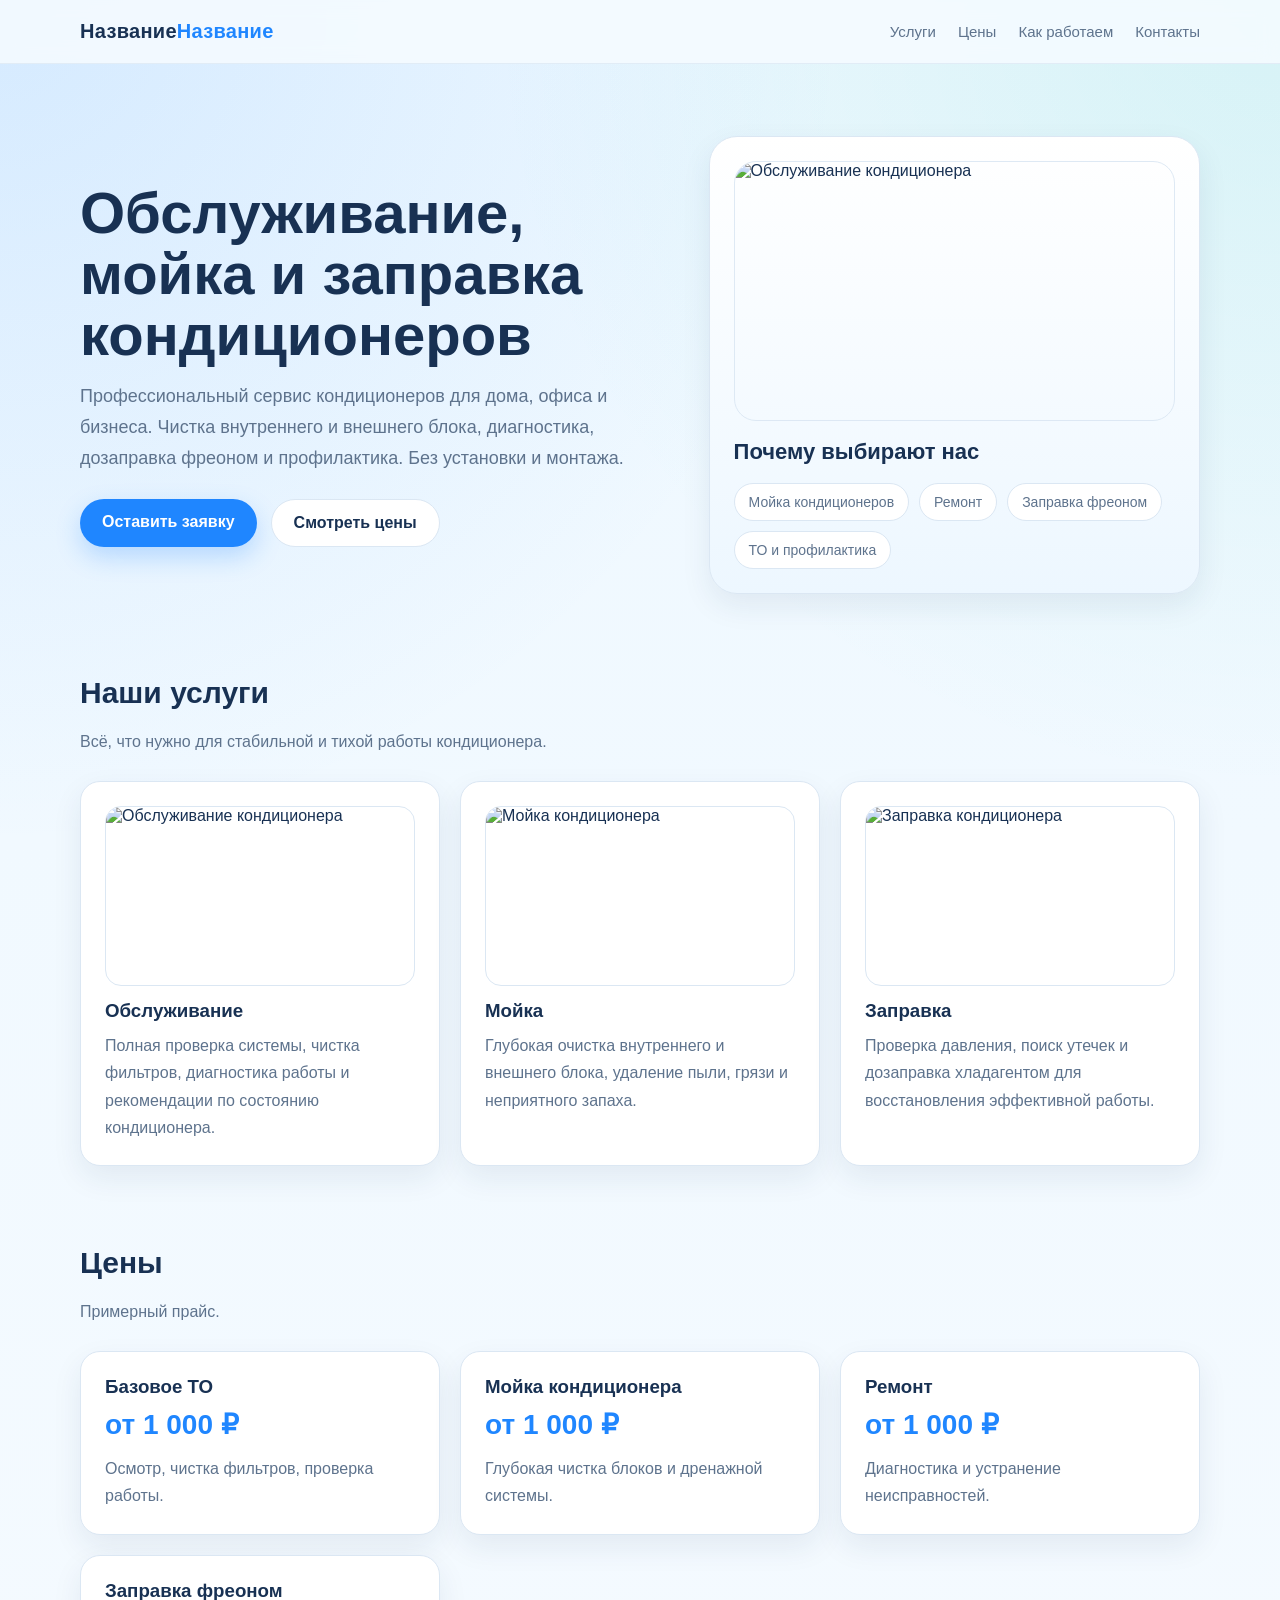
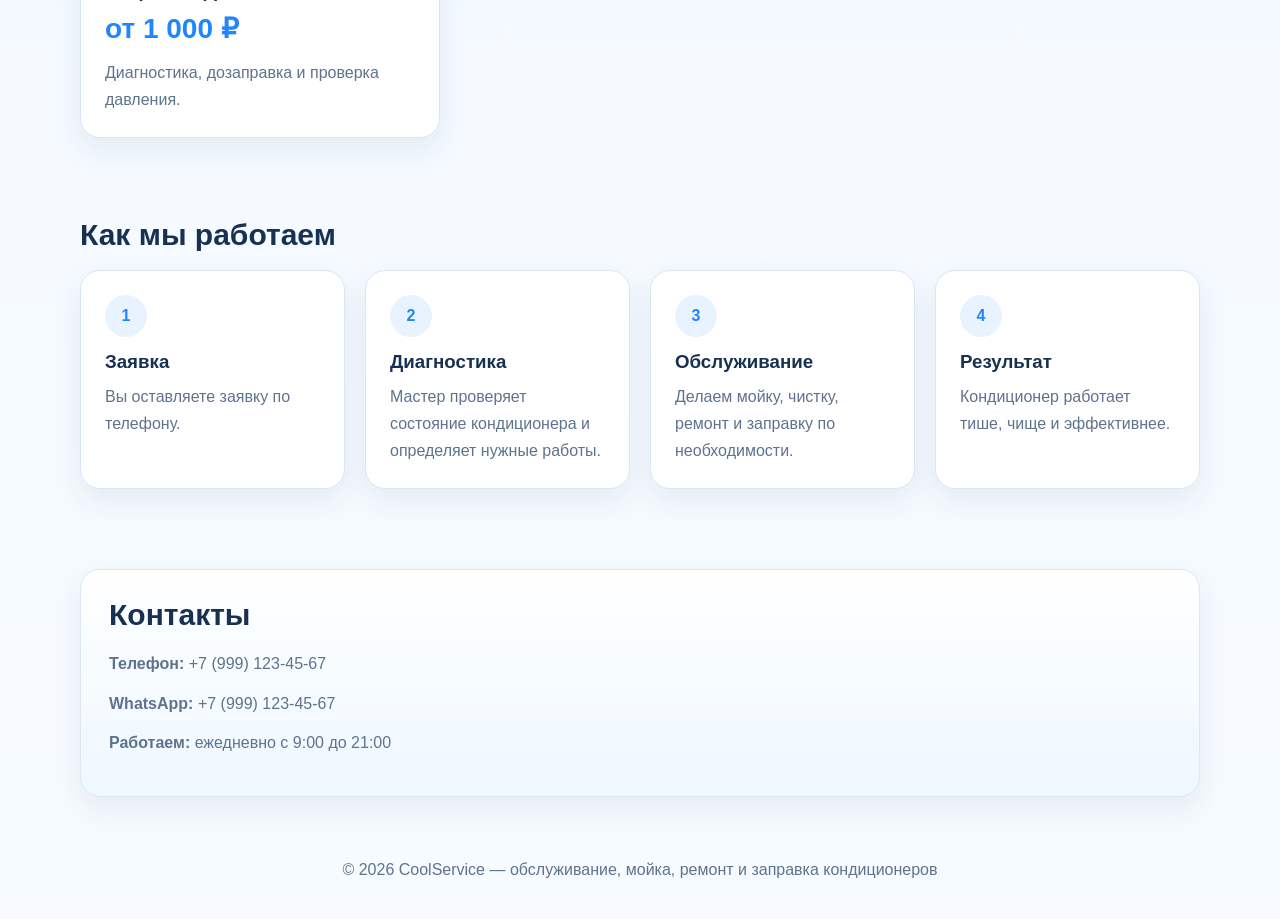
==== docs/index.html @ 5e54c521 "рассположение файлов" ====
<!DOCTYPE html>
<html lang="ru">
<head>
  <meta charset="UTF-8" />
  <meta name="viewport" content="width=device-width, initial-scale=1.0" />
  <title>Обслуживание кондиционеров</title>
  <link rel="stylesheet" href="style.css" />
</head>
<body>
  <header>
    <div class="container nav">
      <div class="logo">Название<span>Название</span></div>
      <nav class="menu">
        <a href="#services">Услуги</a>
        <a href="#prices">Цены</a>
        <a href="#process">Как работаем</a>
        <a href="#contact">Контакты</a>
      </nav>
    </div>
  </header>

  <main>
    <section class="hero">
      <div class="container hero-wrap">
        <div>
          <h1>Обслуживание, мойка и заправка кондиционеров</h1>
          <p>
            Профессиональный сервис кондиционеров для дома, офиса и бизнеса.
            Чистка внутреннего и внешнего блока, диагностика, дозаправка фреоном и профилактика.
            Без установки и монтажа.
          </p>
          <div class="buttons">
            <a class="btn btn-primary" href="#contact">Оставить заявку</a>
            <a class="btn btn-secondary" href="#prices">Смотреть цены</a>
          </div>
        </div>

        <div class="hero-card">
          <div class="hero-image">
            <img src="images/hero.jpg" alt="Обслуживание кондиционера">
          </div>
          <h3>Почему выбирают нас</h3>
          <div class="badge-row">
            <span class="badge">Мойка кондиционеров</span>
            <span class="badge">Ремонт</span>
            <span class="badge">Заправка фреоном</span>
            <span class="badge">ТО и профилактика</span>
          </div>
        </div>
      </div>
    </section>

    <section id="services">
      <div class="container">
        <h2 class="section-title">Наши услуги</h2>
        <p class="section-subtitle">Всё, что нужно для стабильной и тихой работы кондиционера.</p>
        <div class="grid services">
          <div class="card">
            <div class="service-image">
              <img src="images/service-1.jpg" alt="Обслуживание кондиционера">
            </div>
            <h3>Обслуживание</h3>
            <p>Полная проверка системы, чистка фильтров, диагностика работы и рекомендации по состоянию кондиционера.</p>
          </div>

          <div class="card">
            <div class="service-image">
              <img src="images/service-2.jpg" alt="Мойка кондиционера">
            </div>
            <h3>Мойка</h3>
            <p>Глубокая очистка внутреннего и внешнего блока, удаление пыли, грязи и неприятного запаха.</p>
          </div>

          <div class="card">
            <div class="service-image">
              <img src="images/service-3.jpg" alt="Заправка кондиционера">
            </div>
            <h3>Заправка</h3>
            <p>Проверка давления, поиск утечек и дозаправка хладагентом для восстановления эффективной работы.</p>
          </div>
        </div>
      </div>
    </section>

    <section id="prices">
      <div class="container">
        <h2 class="section-title">Цены</h2>
        <p class="section-subtitle">Примерный прайс.</p>
        <div class="grid price-list">
          <div class="card">
            <h3>Базовое ТО</h3>
            <div class="price">от 1 000 ₽</div>
            <p>Осмотр, чистка фильтров, проверка работы.</p>
          </div>
          <div class="card">
            <h3>Мойка кондиционера</h3>
            <div class="price">от 1 000 ₽</div>
            <p>Глубокая чистка блоков и дренажной системы.</p>
          </div>
          <div class="card">
            <h3>Ремонт</h3>
            <div class="price">от 1 000 ₽</div>
            <p>Диагностика и устранение неисправностей.</p>
          </div>
          <div class="card">
            <h3>Заправка фреоном</h3>
            <div class="price">от 1 000 ₽</div>
            <p>Диагностика, дозаправка и проверка давления.</p>
          </div>
        </div>
      </div>
    </section>

    <section id="process">
      <div class="container">
        <h2 class="section-title">Как мы работаем</h2>
        <div class="grid steps">
          <div class="card">
            <div class="step-num">1</div>
            <h3>Заявка</h3>
            <p>Вы оставляете заявку по телефону.</p>
          </div>
          <div class="card">
            <div class="step-num">2</div>
            <h3>Диагностика</h3>
            <p>Мастер проверяет состояние кондиционера и определяет нужные работы.</p>
          </div>
          <div class="card">
            <div class="step-num">3</div>
            <h3>Обслуживание</h3>
            <p>Делаем мойку, чистку, ремонт и заправку по необходимости.</p>
          </div>
          <div class="card">
            <div class="step-num">4</div>
            <h3>Результат</h3>
            <p>Кондиционер работает тише, чище и эффективнее.</p>
          </div>
        </div>
      </div>
    </section>

    <section id="contact">
      <div class="container contact">
        <div class="contact-box contact-info">
          <h2 class="section-title">Контакты</h2>
          <p><strong>Телефон:</strong> +7 (999) 123-45-67</p>
          <p><strong>WhatsApp:</strong> +7 (999) 123-45-67</p>
          <p><strong>Работаем:</strong> ежедневно с 9:00 до 21:00</p>
        </div>
      </div>
    </section>
  </main>

  <footer>
    © 2026 CoolService — обслуживание, мойка, ремонт и заправка кондиционеров
  </footer>
</body>
</html>
---- docs/style.css ----
:root {
  --bg: #f5fbff;
  --card: #ffffff;
  --text: #183153;
  --muted: #5e738d;
  --primary: #1f86ff;
  --primary-dark: #1566c7;
  --border: #dbe7f3;
  --shadow: 0 12px 30px rgba(24, 49, 83, 0.08);
  --radius: 20px;
}

* { box-sizing: border-box; }
html { scroll-behavior: smooth; }

body {
  margin: 0;
  font-family: Arial, sans-serif;
  color: var(--text);
  background:
    radial-gradient(circle at top left, rgba(31, 134, 255, 0.12), transparent 30%),
    radial-gradient(circle at top right, rgba(0, 194, 168, 0.10), transparent 28%),
    linear-gradient(180deg, #eef8ff 0%, #f7fbff 100%);
}

a {
  text-decoration: none;
  color: inherit;
}

.container {
  width: min(1120px, calc(100% - 32px));
  margin: 0 auto;
}

header {
  padding: 20px 0;
  position: sticky;
  top: 0;
  background: rgba(245, 251, 255, 0.88);
  backdrop-filter: blur(10px);
  z-index: 10;
  border-bottom: 1px solid rgba(219, 231, 243, 0.7);
}

.nav {
  display: flex;
  justify-content: space-between;
  align-items: center;
  gap: 16px;
}

.logo {
  font-weight: 800;
  font-size: 20px;
  letter-spacing: 0.3px;
}

.logo span { color: var(--primary); }

.menu {
  display: flex;
  gap: 22px;
  flex-wrap: wrap;
  color: var(--muted);
  font-size: 15px;
}

.menu a:hover {
  color: var(--primary);
}

.hero {
  padding: 72px 0 42px;
}

.hero-wrap {
  display: grid;
  grid-template-columns: 1.1fr 0.9fr;
  gap: 28px;
  align-items: center;
}

.hero h1 {
  font-size: clamp(34px, 5vw, 58px);
  line-height: 1.05;
  margin: 0 0 16px;
}

.hero p {
  color: var(--muted);
  font-size: 18px;
  line-height: 1.7;
  margin: 0 0 26px;
  max-width: 640px;
}

.buttons {
  display: flex;
  gap: 14px;
  flex-wrap: wrap;
}

.btn {
  display: inline-block;
  padding: 14px 22px;
  border-radius: 999px;
  font-weight: 700;
  transition: 0.2s;
}

.btn-primary {
  background: var(--primary);
  color: white;
  box-shadow: 0 10px 24px rgba(31, 134, 255, 0.25);
}

.btn-primary:hover { background: var(--primary-dark); }

.btn-secondary {
  border: 1px solid var(--border);
  background: white;
}

.btn-secondary:hover {
  border-color: var(--primary);
  color: var(--primary);
}

.hero-card {
  background: linear-gradient(180deg, #ffffff 0%, #edf7ff 100%);
  border: 1px solid var(--border);
  border-radius: 28px;
  padding: 24px;
  box-shadow: var(--shadow);
}

.hero-image {
  width: 100%;
  height: 260px;
  border-radius: 22px;
  overflow: hidden;
  margin-bottom: 18px;
  border: 1px solid rgba(219, 231, 243, 0.9);
}

.hero-image img {
  width: 100%;
  height: 100%;
  object-fit: cover;
  display: block;
}

.hero-card h3 {
  margin: 0 0 10px;
  font-size: 22px;
}

.badge-row {
  display: flex;
  flex-wrap: wrap;
  gap: 10px;
  margin-top: 18px;
}

.badge {
  background: #fff;
  border: 1px solid var(--border);
  padding: 10px 14px;
  border-radius: 999px;
  font-size: 14px;
  color: var(--muted);
}

section {
  padding: 40px 0;
}

.section-title {
  font-size: 30px;
  margin: 0 0 18px;
}

.section-subtitle {
  color: var(--muted);
  margin: 0 0 26px;
  line-height: 1.7;
}

.grid {
  display: grid;
  gap: 20px;
}

.services {
  grid-template-columns: repeat(3, 1fr);
}

.card {
  background: var(--card);
  border: 1px solid var(--border);
  border-radius: var(--radius);
  padding: 24px;
  box-shadow: var(--shadow);
  transition: 0.25s;
}

.card:hover {
  transform: translateY(-4px);
  box-shadow: 0 16px 34px rgba(24, 49, 83, 0.12);
}

.service-image {
  width: 100%;
  height: 180px;
  border-radius: 16px;
  overflow: hidden;
  margin-bottom: 14px;
  border: 1px solid var(--border);
}

.service-image img {
  width: 100%;
  height: 100%;
  object-fit: cover;
  display: block;
}

.card h3 {
  margin-top: 0;
  margin-bottom: 10px;
}

.card p {
  margin: 0;
  color: var(--muted);
  line-height: 1.7;
}

.price-list {
  grid-template-columns: repeat(3, 1fr);
}

.price {
  font-size: 28px;
  font-weight: 800;
  color: var(--primary);
  margin: 10px 0 14px;
}

.steps {
  grid-template-columns: repeat(4, 1fr);
}

.step-num {
  width: 42px;
  height: 42px;
  display: grid;
  place-items: center;
  border-radius: 50%;
  background: #e8f3ff;
  color: var(--primary);
  font-weight: 800;
  margin-bottom: 14px;
}

.contact {
  display: grid;
  grid-template-columns: 1fr;
  gap: 20px;
}

.contact-box {
  background: linear-gradient(180deg, #ffffff 0%, #eef8ff 100%);
  border: 1px solid var(--border);
  border-radius: var(--radius);
  padding: 28px;
  box-shadow: var(--shadow);
}

.contact-info p {
  margin: 0 0 12px;
  color: var(--muted);
  line-height: 1.7;
}

footer {
  padding: 24px 0 40px;
  color: var(--muted);
  text-align: center;
}

@media (max-width: 900px) {
  .hero-wrap,
  .services,
  .price-list,
  .steps,
  .contact {
    grid-template-columns: 1fr;
  }

  .menu {
    display: none;
  }

  .hero-image {
    height: 220px;
  }
}
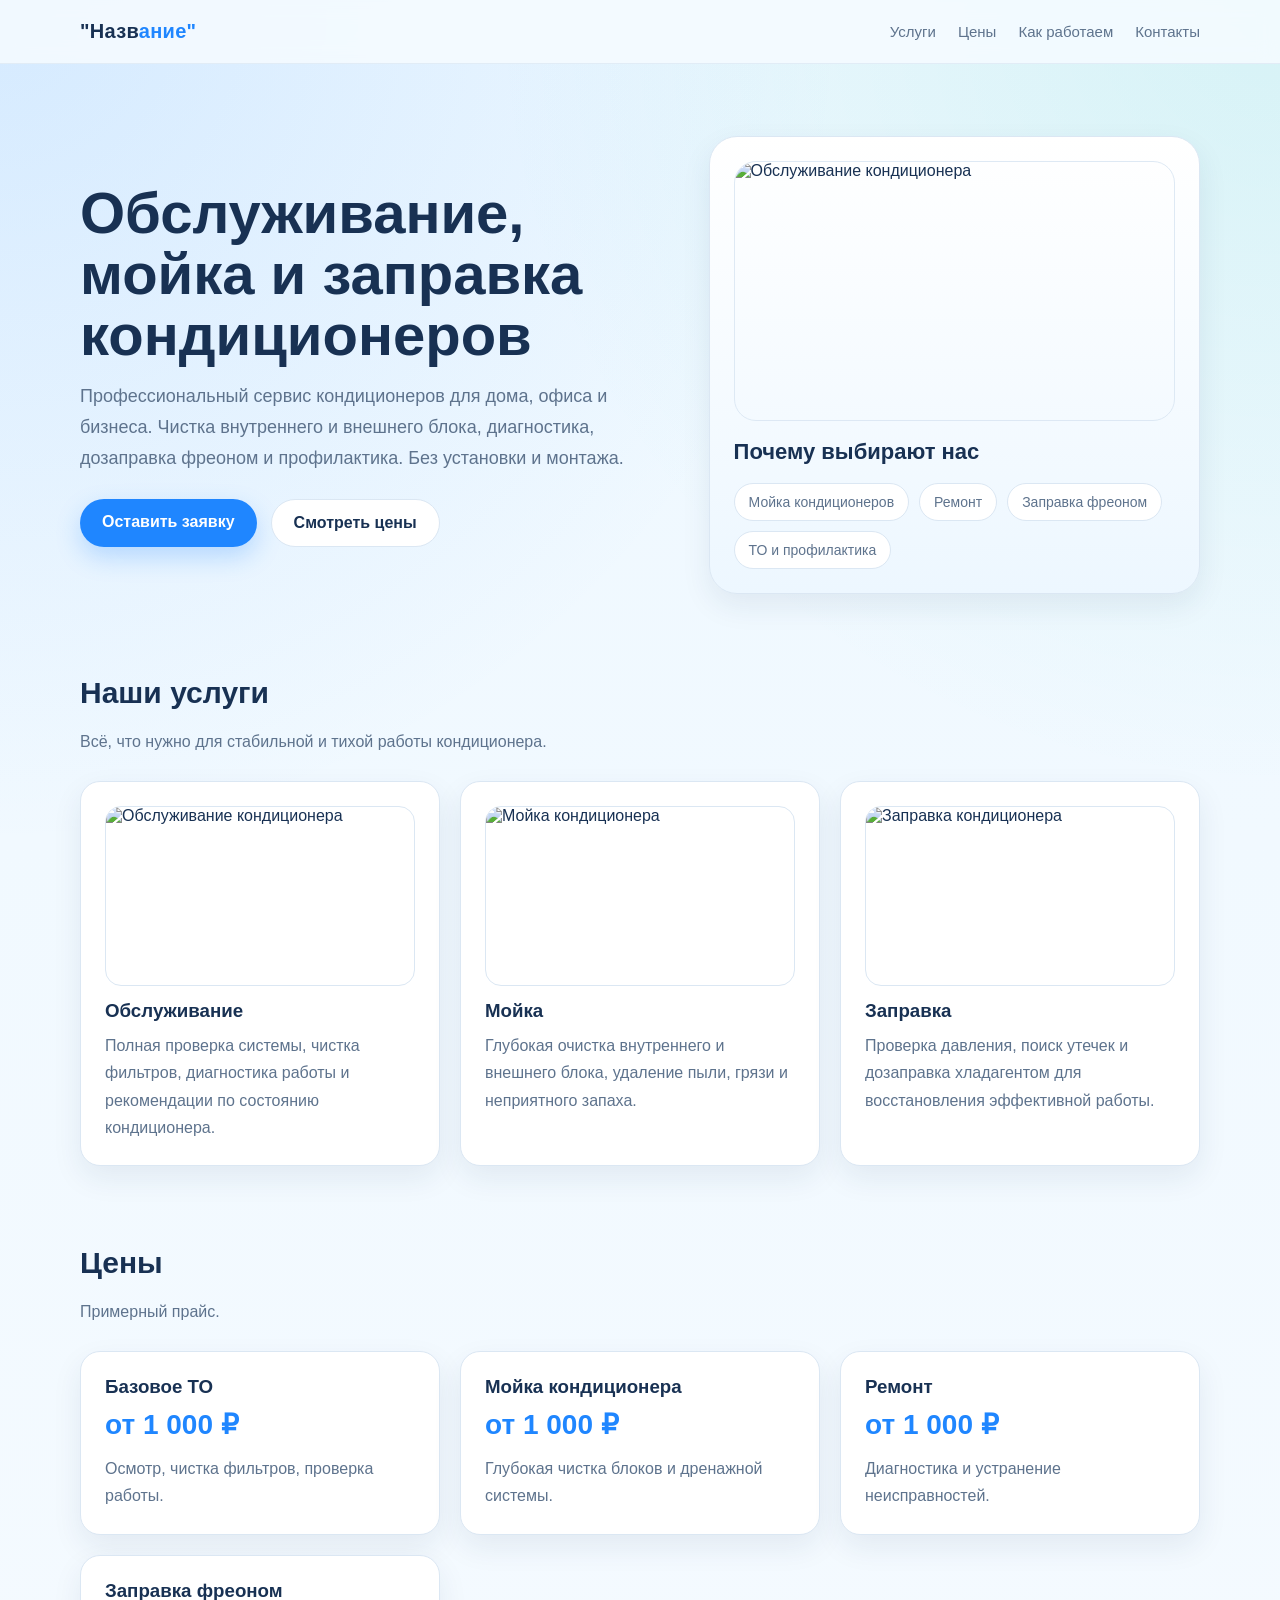
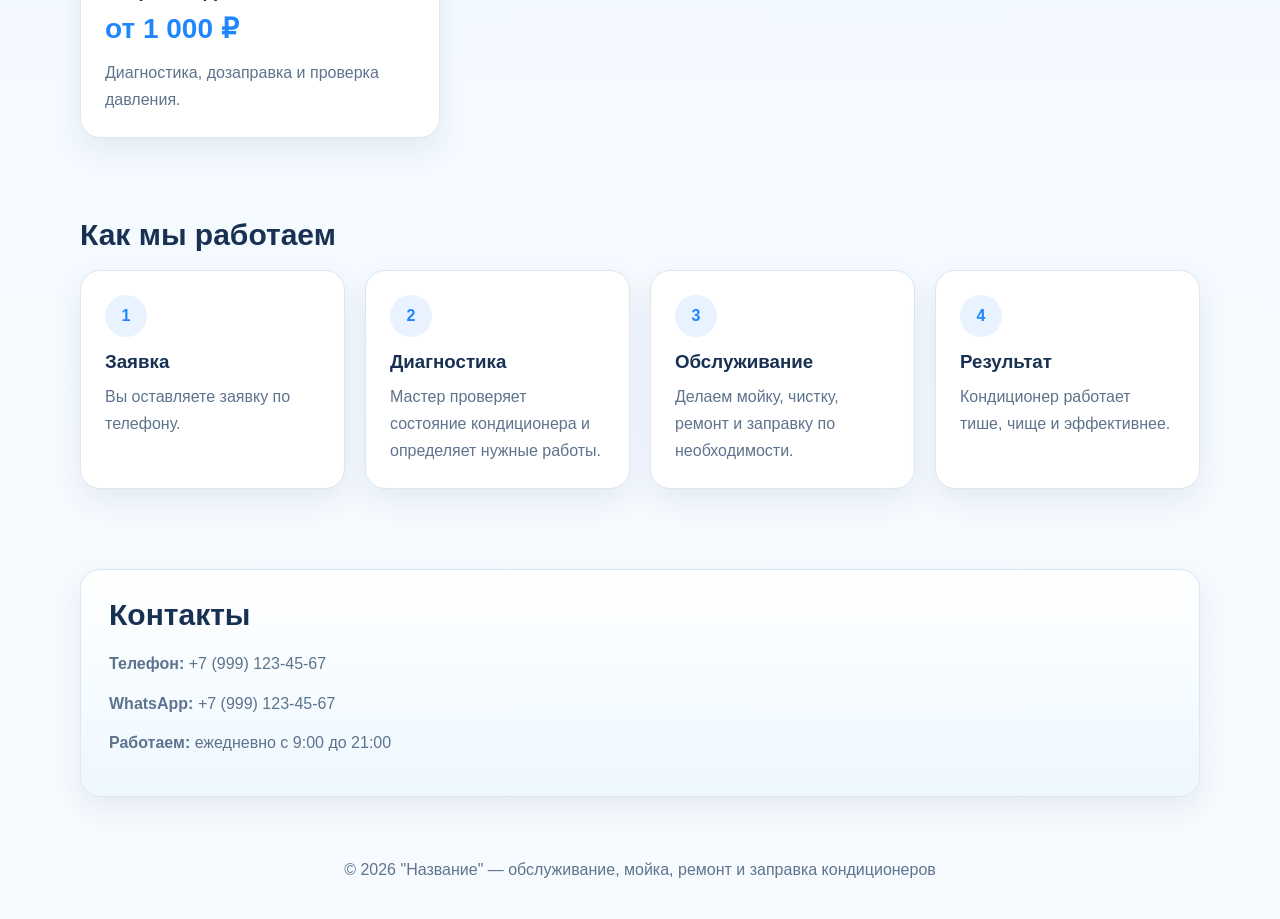
==== commit 21fd330a: "название" ====
--- a/docs/index.html
+++ b/docs/index.html
@@ -9,7 +9,7 @@
 <body>
   <header>
     <div class="container nav">
-      <div class="logo">Название<span>Название</span></div>
+      <div class="logo">"Назв<span>ание"</span></div>
       <nav class="menu">
         <a href="#services">Услуги</a>
         <a href="#prices">Цены</a>
@@ -152,7 +152,7 @@
   </main>
 
   <footer>
-    © 2026 CoolService — обслуживание, мойка, ремонт и заправка кондиционеров
+    © 2026 "Название" — обслуживание, мойка, ремонт и заправка кондиционеров
   </footer>
 </body>
 </html>
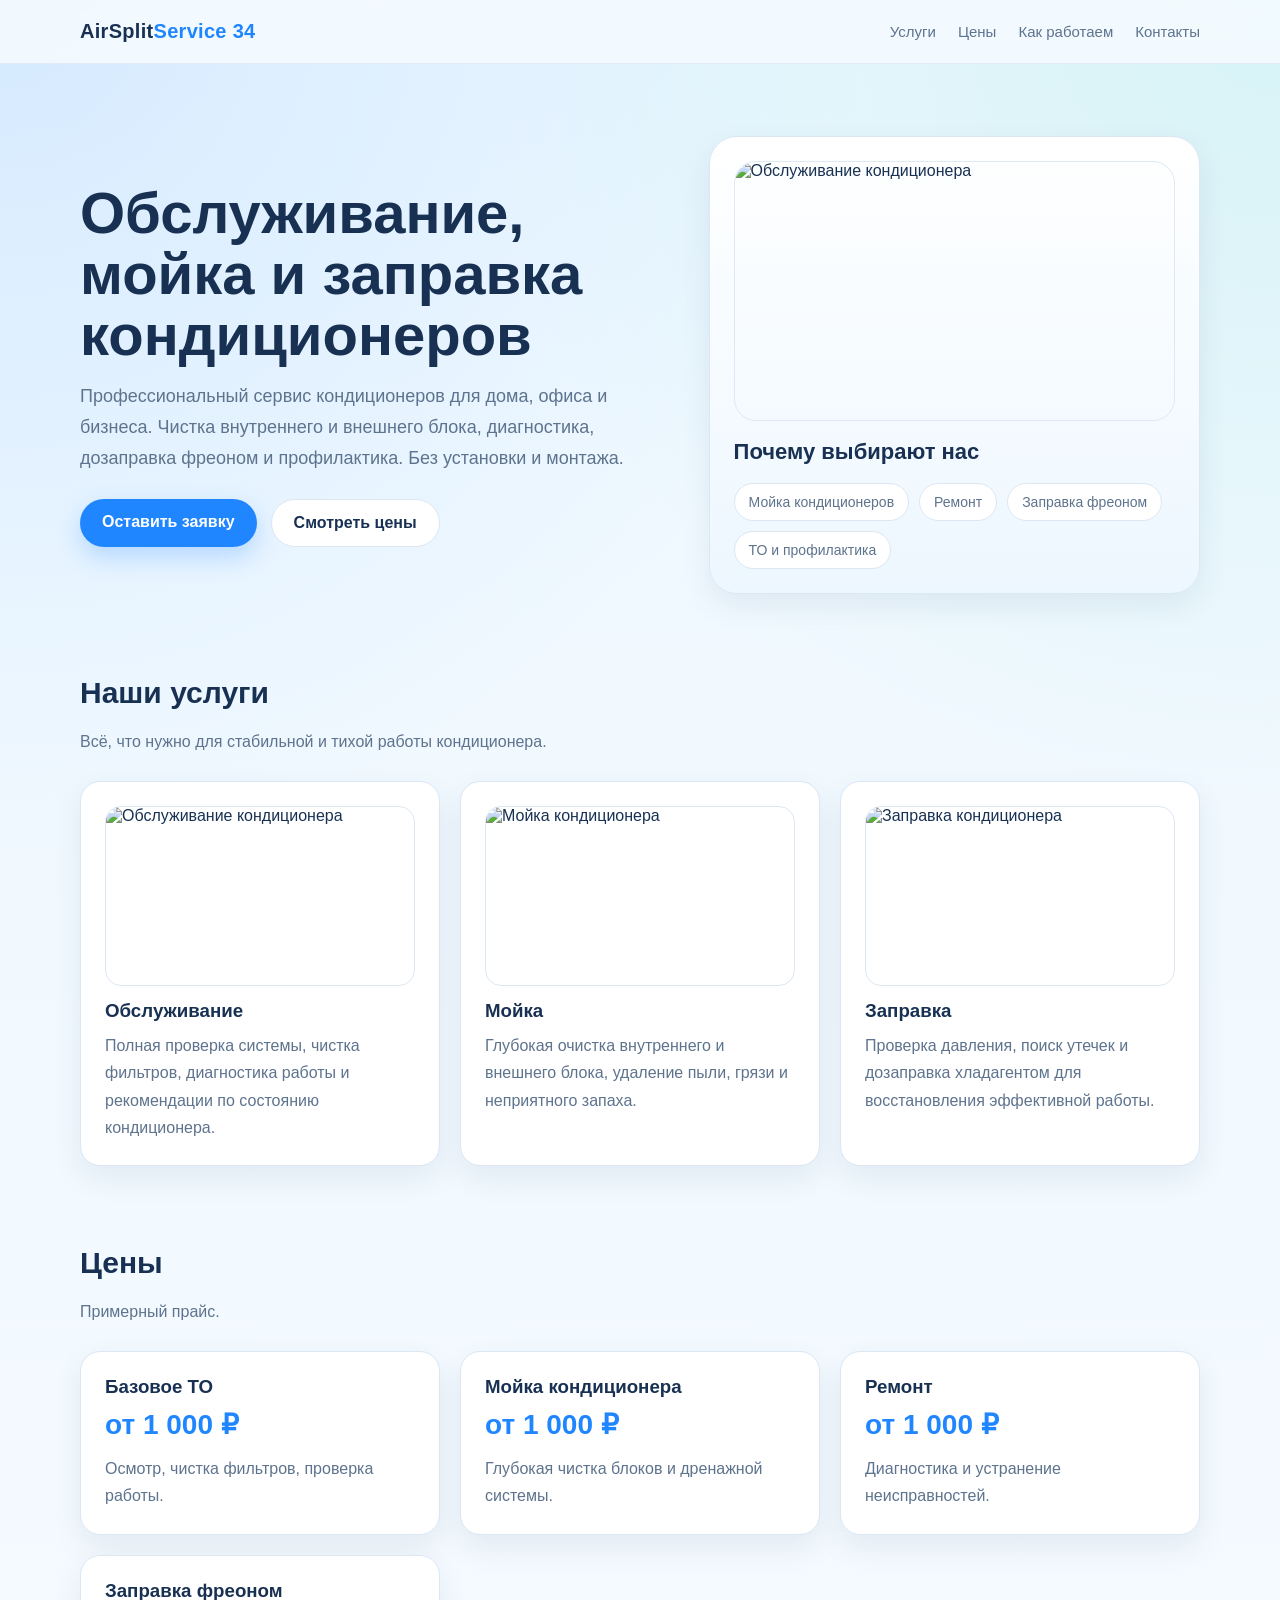
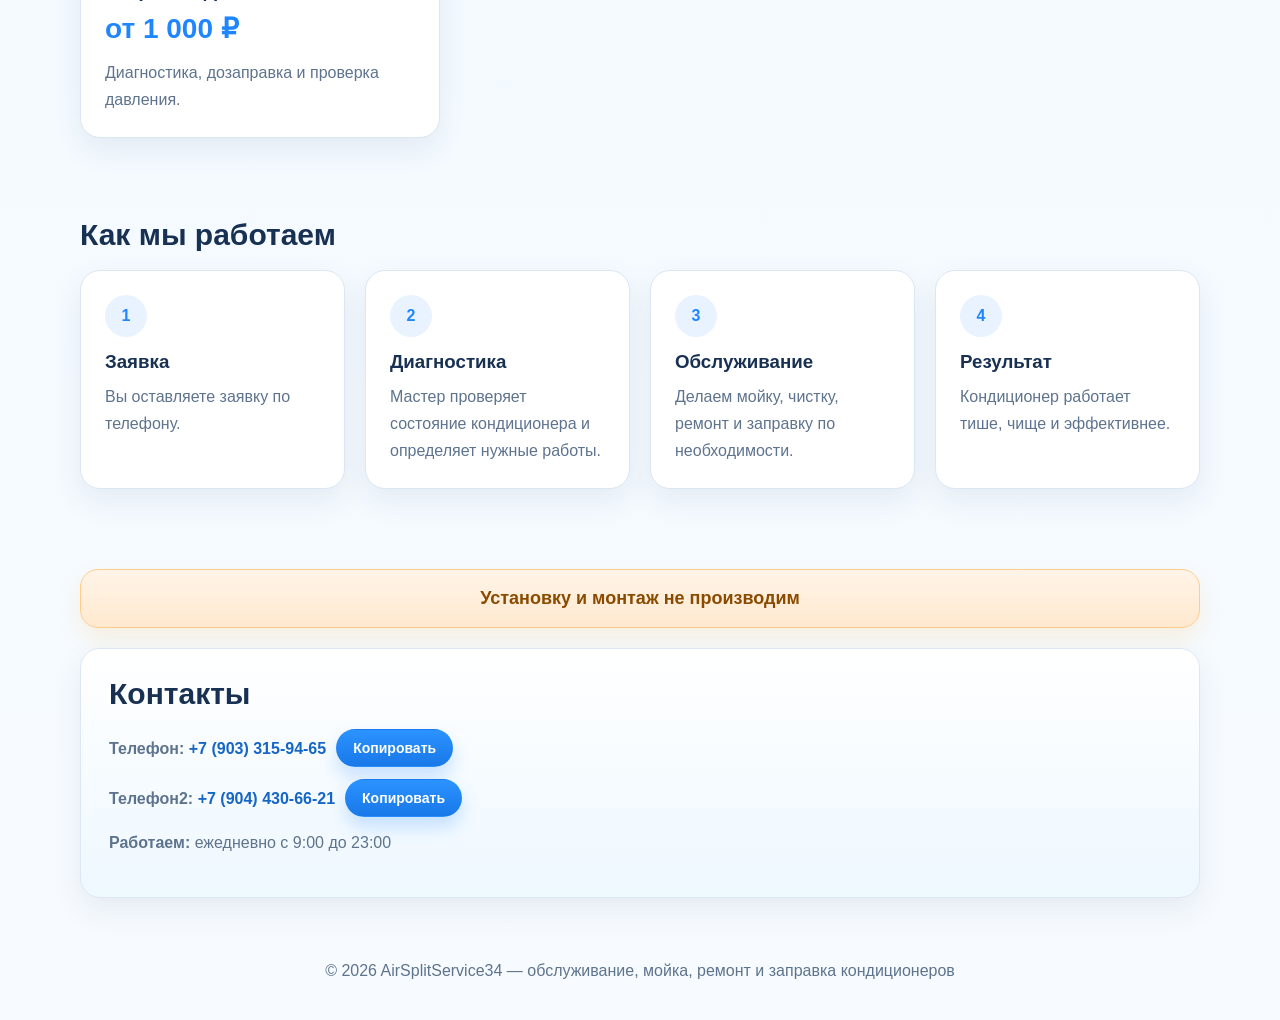
==== commit 89d7b764: "добавил кнопки для копирования номера, название и надпись над контактами" ====
--- a/docs/index.html
+++ b/docs/index.html
@@ -9,7 +9,7 @@
 <body>
   <header>
     <div class="container nav">
-      <div class="logo">"Назв<span>ание"</span></div>
+      <div class="logo">AirSplit<span>Service 34</span></div>
       <nav class="menu">
         <a href="#services">Услуги</a>
         <a href="#prices">Цены</a>
@@ -141,18 +141,50 @@
 
     <section id="contact">
       <div class="container contact">
+        <div class="notice-box">
+          Установку и монтаж не производим
+        </div>
+
         <div class="contact-box contact-info">
           <h2 class="section-title">Контакты</h2>
-          <p><strong>Телефон:</strong> +7 (999) 123-45-67</p>
-          <p><strong>WhatsApp:</strong> +7 (999) 123-45-67</p>
-          <p><strong>Работаем:</strong> ежедневно с 9:00 до 21:00</p>
+
+          <div class="copy-wrap">
+            <p><strong>Телефон:</strong> <a href="tel:+79033159465">+7 (903) 315-94-65</a></p>
+            <button class="copy-btn" data-copy="+79033159465">Копировать</button>
+          </div>
+
+          <div class="copy-wrap">
+            <p><strong>Телефон2:</strong> <a href="tel:+79044306621">+7 (904) 430-66-21</a></p>
+            <button class="copy-btn" data-copy="+79044306621">Копировать</button>
+          </div>
+
+          <p><strong>Работаем:</strong> ежедневно с 9:00 до 23:00</p>
         </div>
       </div>
     </section>
   </main>
 
   <footer>
-    © 2026 "Название" — обслуживание, мойка, ремонт и заправка кондиционеров
+    © 2026 AirSplitService34 — обслуживание, мойка, ремонт и заправка кондиционеров
   </footer>
+
+  <script>
+    document.querySelectorAll('[data-copy]').forEach((btn) => {
+      btn.addEventListener('click', async () => {
+        const text = btn.dataset.copy;
+
+        try {
+          await navigator.clipboard.writeText(text);
+          const oldText = btn.textContent;
+          btn.textContent = 'Скопировано';
+          setTimeout(() => {
+            btn.textContent = oldText;
+          }, 1200);
+        } catch (err) {
+          alert('Не удалось скопировать');
+        }
+      });
+    });
+  </script>
 </body>
 </html>
--- a/docs/style.css
+++ b/docs/style.css
@@ -270,6 +270,18 @@
   gap: 20px;
 }
 
+.notice-box {
+  background: linear-gradient(180deg, #fff4e8 0%, #ffe9cf 100%);
+  border: 1px solid #ffcc8a;
+  color: #8a4b00;
+  border-radius: 18px;
+  padding: 18px 22px;
+  font-size: 18px;
+  font-weight: 800;
+  text-align: center;
+  box-shadow: 0 12px 24px rgba(255, 153, 0, 0.12);
+}
+
 .contact-box {
   background: linear-gradient(180deg, #ffffff 0%, #eef8ff 100%);
   border: 1px solid var(--border);
@@ -282,6 +294,47 @@
   margin: 0 0 12px;
   color: var(--muted);
   line-height: 1.7;
+}
+
+.copy-wrap {
+  display: flex;
+  align-items: center;
+  gap: 10px;
+  flex-wrap: wrap;
+  margin: 0 0 12px;
+}
+
+.copy-wrap p {
+  margin: 0;
+}
+
+.copy-wrap a {
+  color: var(--primary-dark);
+  font-weight: 700;
+}
+
+.copy-btn {
+  appearance: none;
+  border: 1px solid rgba(31, 134, 255, 0.18);
+  background: linear-gradient(180deg, #2b93ff 0%, #1978e8 100%);
+  color: #fff;
+  padding: 10px 16px;
+  border-radius: 999px;
+  font-size: 14px;
+  font-weight: 700;
+  cursor: pointer;
+  box-shadow: 0 10px 18px rgba(31, 134, 255, 0.22);
+  transition: transform 0.2s ease, box-shadow 0.2s ease, background 0.2s ease;
+}
+
+.copy-btn:hover {
+  transform: translateY(-1px);
+  box-shadow: 0 14px 22px rgba(31, 134, 255, 0.28);
+  background: linear-gradient(180deg, #339bff 0%, #156dd4 100%);
+}
+
+.copy-btn:active {
+  transform: translateY(0);
 }
 
 footer {
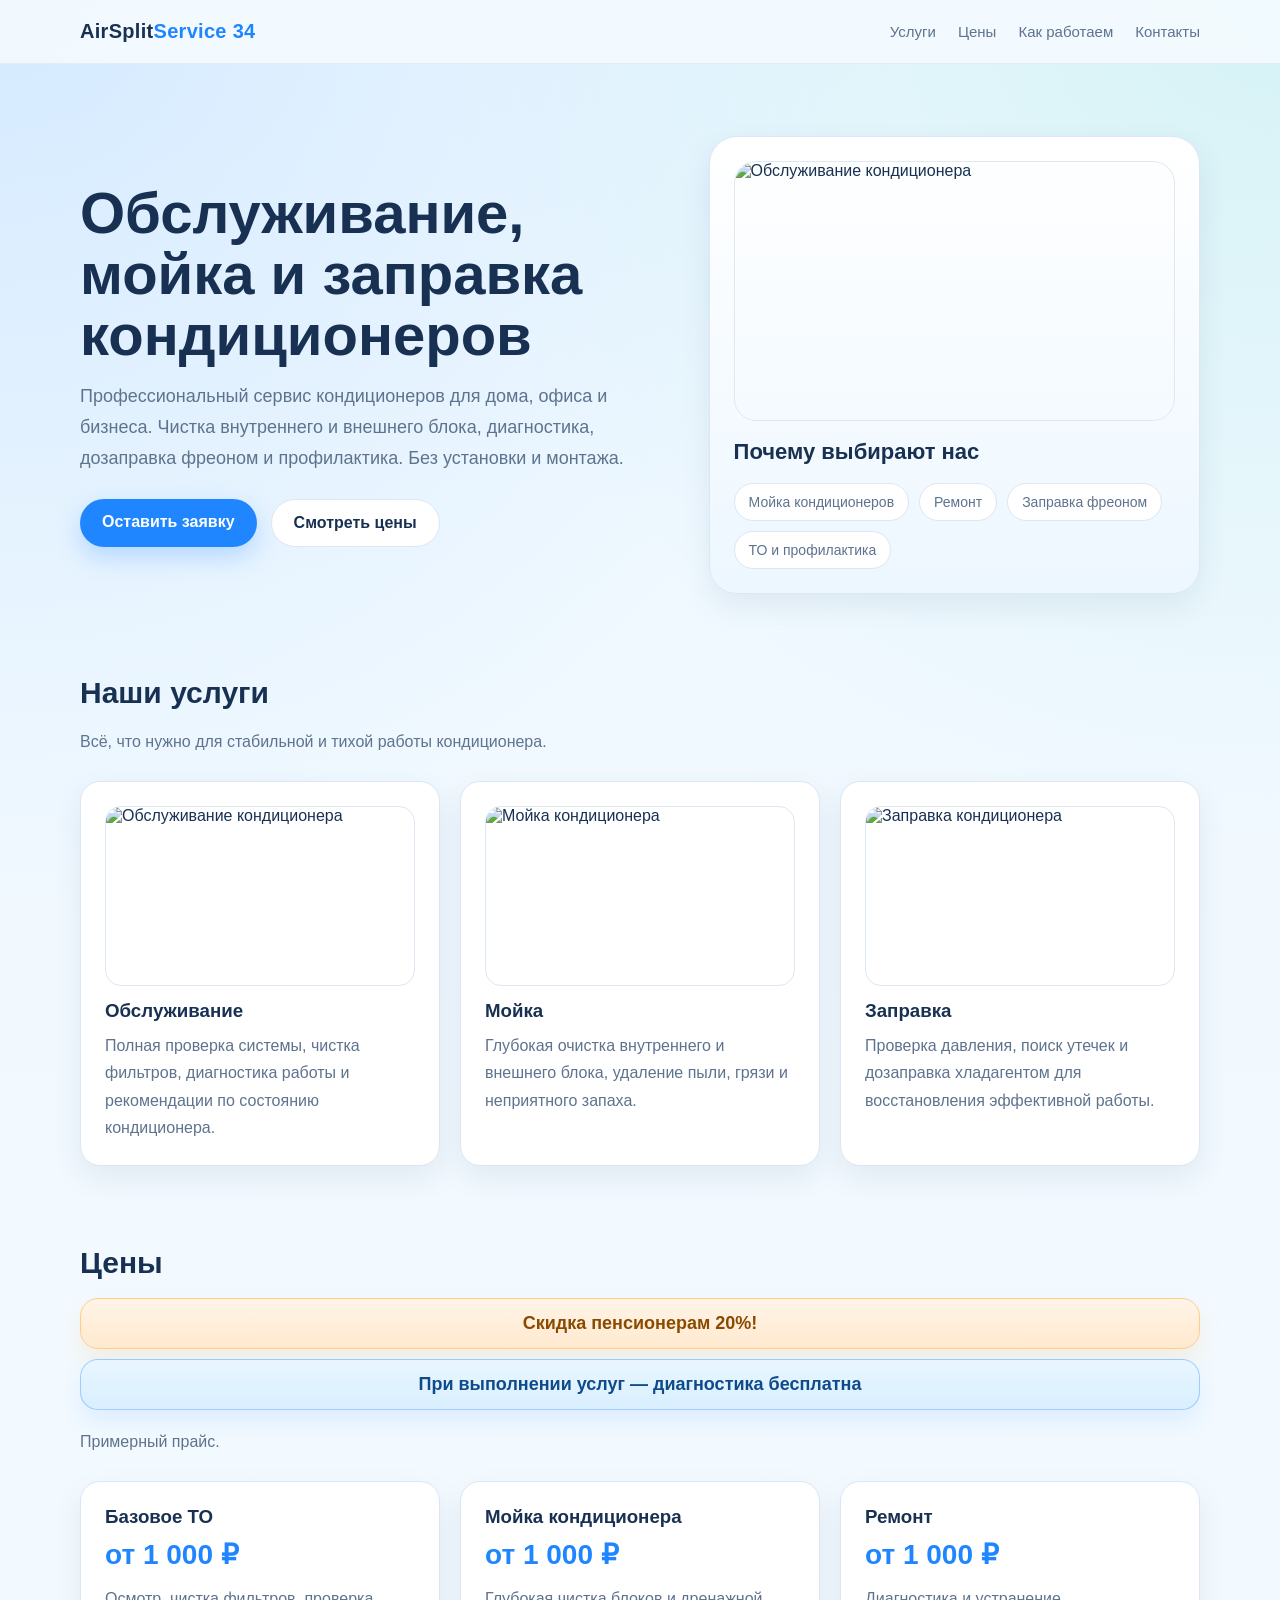
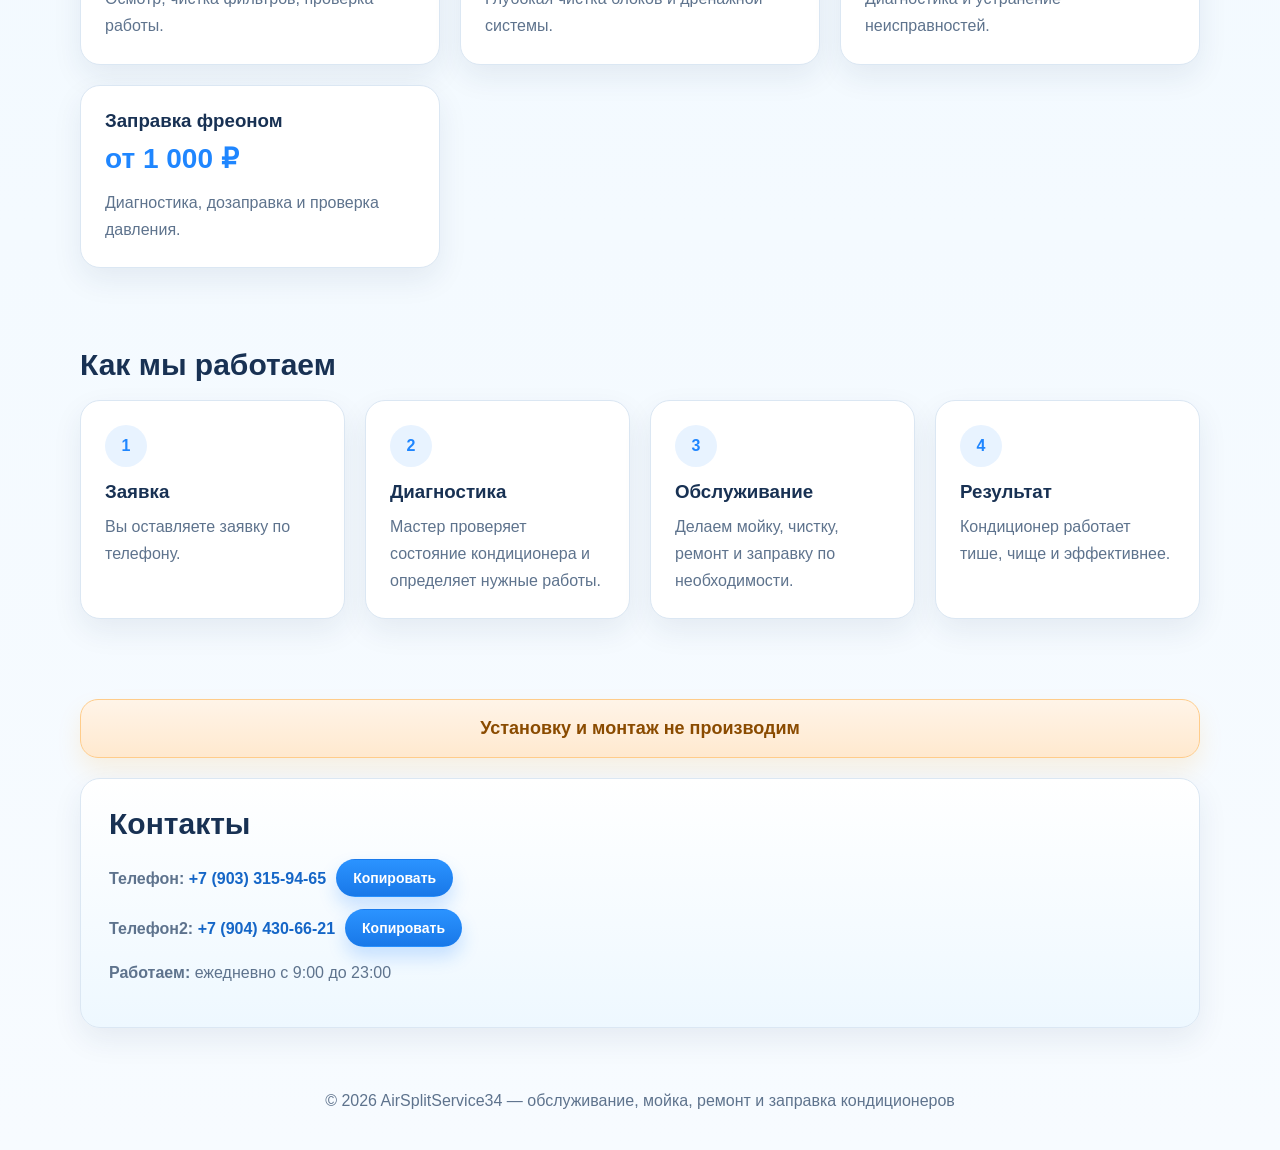
==== commit daa02ab8: "добавил баннера над прайсом" ====
--- a/docs/index.html
+++ b/docs/index.html
@@ -85,7 +85,12 @@
     <section id="prices">
       <div class="container">
         <h2 class="section-title">Цены</h2>
+
+        <div class="discount-banner">Скидка пенсионерам 20%!</div>
+        <div class="diagnostic-banner">При выполнении услуг — диагностика бесплатна</div>
+
         <p class="section-subtitle">Примерный прайс.</p>
+
         <div class="grid price-list">
           <div class="card">
             <h3>Базовое ТО</h3>
--- a/docs/style.css
+++ b/docs/style.css
@@ -174,6 +174,7 @@
 
 section {
   padding: 40px 0;
+  scroll-margin-top: 100px;
 }
 
 .section-title {
@@ -185,6 +186,32 @@
   color: var(--muted);
   margin: 0 0 26px;
   line-height: 1.7;
+}
+
+.discount-banner {
+  background: linear-gradient(180deg, #fff4e8 0%, #ffe9cf 100%);
+  border: 1px solid #ffcc8a;
+  color: #8a4b00;
+  border-radius: 18px;
+  padding: 14px 18px;
+  font-size: 18px;
+  font-weight: 800;
+  text-align: center;
+  box-shadow: 0 12px 24px rgba(255, 153, 0, 0.12);
+  margin: 0 0 10px;
+}
+
+.diagnostic-banner {
+  background: linear-gradient(180deg, #e9f6ff 0%, #d9efff 100%);
+  border: 1px solid rgba(31, 134, 255, 0.35);
+  color: #0f4a8a;
+  border-radius: 18px;
+  padding: 14px 18px;
+  font-size: 18px;
+  font-weight: 800;
+  text-align: center;
+  box-shadow: 0 12px 24px rgba(31, 134, 255, 0.10);
+  margin: 0 0 18px;
 }
 
 .grid {
@@ -242,7 +269,7 @@
 }
 
 .price {
-  font-size: 28px;
+  font-size: clamp(22px, 4vw, 28px);
   font-weight: 800;
   color: var(--primary);
   margin: 10px 0 14px;
@@ -337,6 +364,11 @@
   transform: translateY(0);
 }
 
+a:focus-visible, .copy-btn:focus-visible {
+  outline: 3px solid rgba(31, 134, 255, 0.35);
+  outline-offset: 2px;
+}
+
 footer {
   padding: 24px 0 40px;
   color: var(--muted);
@@ -344,11 +376,11 @@
 }
 
 @media (max-width: 900px) {
-  .hero-wrap,
   .services,
   .price-list,
   .steps,
-  .contact {
+  .contact,
+  .hero-wrap {
     grid-template-columns: 1fr;
   }
 
@@ -359,4 +391,8 @@
   .hero-image {
     height: 220px;
   }
-}
+
+  .card { padding: 18px; }
+  .contact-box { padding: 20px; }
+  .hero { padding: 52px 0 28px; }
+}
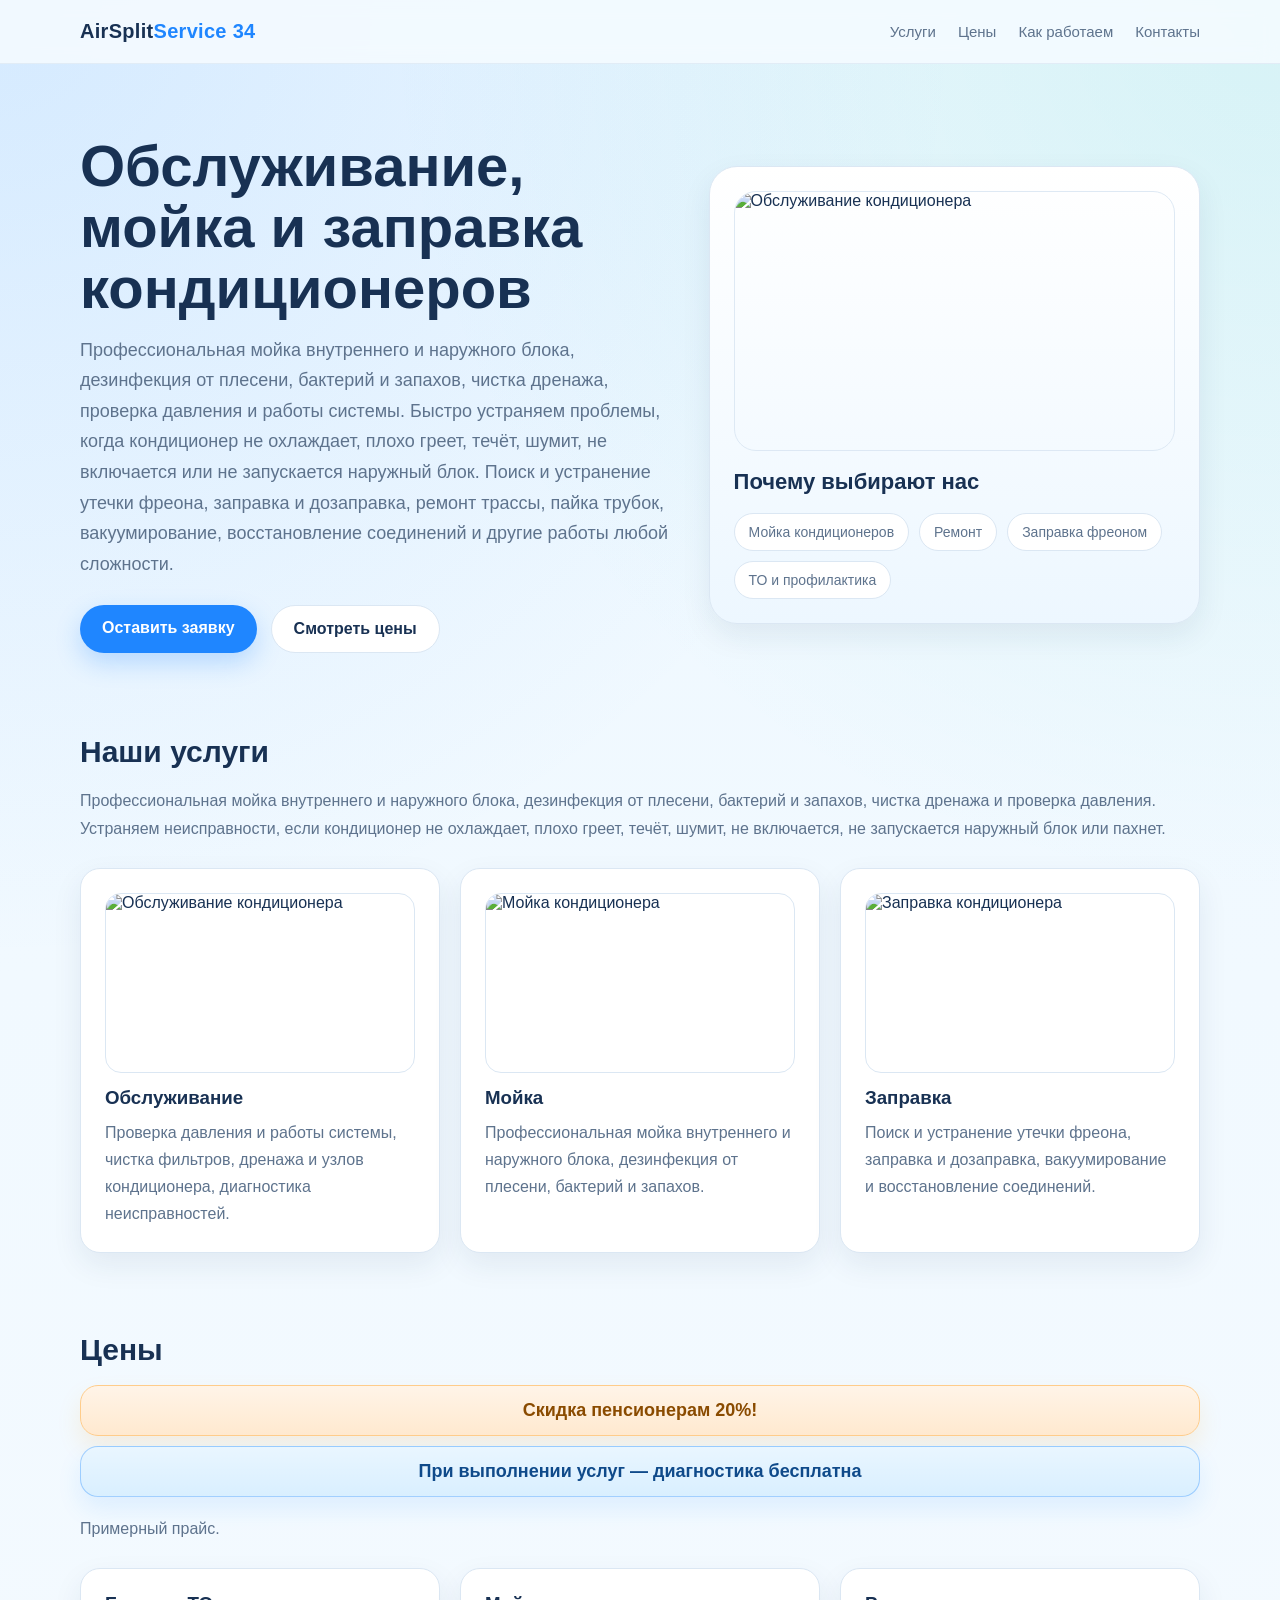
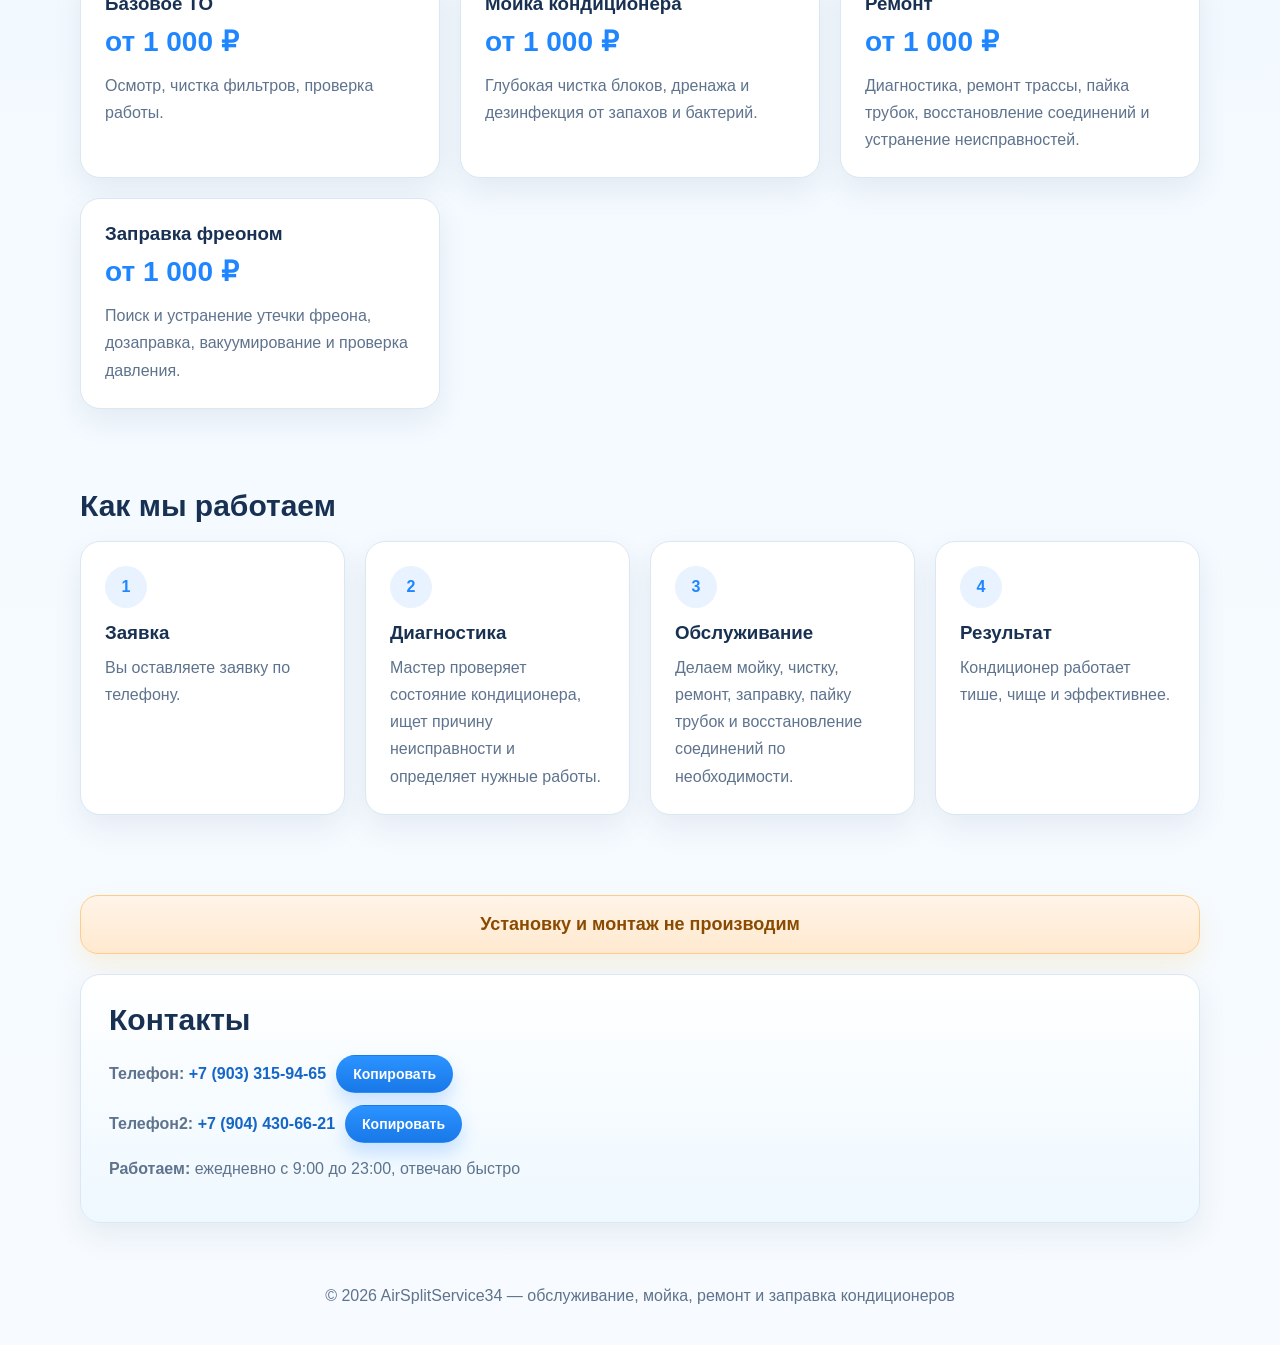
==== commit 39e2b63b: "картинки и изменения" ====
--- a/docs/index.html
+++ b/docs/index.html
@@ -25,9 +25,11 @@
         <div>
           <h1>Обслуживание, мойка и заправка кондиционеров</h1>
           <p>
-            Профессиональный сервис кондиционеров для дома, офиса и бизнеса.
-            Чистка внутреннего и внешнего блока, диагностика, дозаправка фреоном и профилактика.
-            Без установки и монтажа.
+            Профессиональная мойка внутреннего и наружного блока, дезинфекция от плесени, бактерий и запахов,
+            чистка дренажа, проверка давления и работы системы. Быстро устраняем проблемы, когда кондиционер
+            не охлаждает, плохо греет, течёт, шумит, не включается или не запускается наружный блок.
+            Поиск и устранение утечки фреона, заправка и дозаправка, ремонт трассы, пайка трубок,
+            вакуумирование, восстановление соединений и другие работы любой сложности.
           </p>
           <div class="buttons">
             <a class="btn btn-primary" href="#contact">Оставить заявку</a>
@@ -53,14 +55,18 @@
     <section id="services">
       <div class="container">
         <h2 class="section-title">Наши услуги</h2>
-        <p class="section-subtitle">Всё, что нужно для стабильной и тихой работы кондиционера.</p>
+        <p class="section-subtitle">
+          Профессиональная мойка внутреннего и наружного блока, дезинфекция от плесени, бактерий и запахов,
+          чистка дренажа и проверка давления. Устраняем неисправности, если кондиционер не охлаждает,
+          плохо греет, течёт, шумит, не включается, не запускается наружный блок или пахнет.
+        </p>
         <div class="grid services">
           <div class="card">
             <div class="service-image">
               <img src="images/service-1.jpg" alt="Обслуживание кондиционера">
             </div>
             <h3>Обслуживание</h3>
-            <p>Полная проверка системы, чистка фильтров, диагностика работы и рекомендации по состоянию кондиционера.</p>
+            <p>Проверка давления и работы системы, чистка фильтров, дренажа и узлов кондиционера, диагностика неисправностей.</p>
           </div>
 
           <div class="card">
@@ -68,7 +74,7 @@
               <img src="images/service-2.jpg" alt="Мойка кондиционера">
             </div>
             <h3>Мойка</h3>
-            <p>Глубокая очистка внутреннего и внешнего блока, удаление пыли, грязи и неприятного запаха.</p>
+            <p>Профессиональная мойка внутреннего и наружного блока, дезинфекция от плесени, бактерий и запахов.</p>
           </div>
 
           <div class="card">
@@ -76,7 +82,7 @@
               <img src="images/service-3.jpg" alt="Заправка кондиционера">
             </div>
             <h3>Заправка</h3>
-            <p>Проверка давления, поиск утечек и дозаправка хладагентом для восстановления эффективной работы.</p>
+            <p>Поиск и устранение утечки фреона, заправка и дозаправка, вакуумирование и восстановление соединений.</p>
           </div>
         </div>
       </div>
@@ -100,17 +106,17 @@
           <div class="card">
             <h3>Мойка кондиционера</h3>
             <div class="price">от 1 000 ₽</div>
-            <p>Глубокая чистка блоков и дренажной системы.</p>
+            <p>Глубокая чистка блоков, дренажа и дезинфекция от запахов и бактерий.</p>
           </div>
           <div class="card">
             <h3>Ремонт</h3>
             <div class="price">от 1 000 ₽</div>
-            <p>Диагностика и устранение неисправностей.</p>
+            <p>Диагностика, ремонт трассы, пайка трубок, восстановление соединений и устранение неисправностей.</p>
           </div>
           <div class="card">
             <h3>Заправка фреоном</h3>
             <div class="price">от 1 000 ₽</div>
-            <p>Диагностика, дозаправка и проверка давления.</p>
+            <p>Поиск и устранение утечки фреона, дозаправка, вакуумирование и проверка давления.</p>
           </div>
         </div>
       </div>
@@ -128,12 +134,12 @@
           <div class="card">
             <div class="step-num">2</div>
             <h3>Диагностика</h3>
-            <p>Мастер проверяет состояние кондиционера и определяет нужные работы.</p>
+            <p>Мастер проверяет состояние кондиционера, ищет причину неисправности и определяет нужные работы.</p>
           </div>
           <div class="card">
             <div class="step-num">3</div>
             <h3>Обслуживание</h3>
-            <p>Делаем мойку, чистку, ремонт и заправку по необходимости.</p>
+            <p>Делаем мойку, чистку, ремонт, заправку, пайку трубок и восстановление соединений по необходимости.</p>
           </div>
           <div class="card">
             <div class="step-num">4</div>
@@ -163,7 +169,7 @@
             <button class="copy-btn" data-copy="+79044306621">Копировать</button>
           </div>
 
-          <p><strong>Работаем:</strong> ежедневно с 9:00 до 23:00</p>
+          <p><strong>Работаем:</strong> ежедневно с 9:00 до 23:00, отвечаю быстро</p>
         </div>
       </div>
     </section>
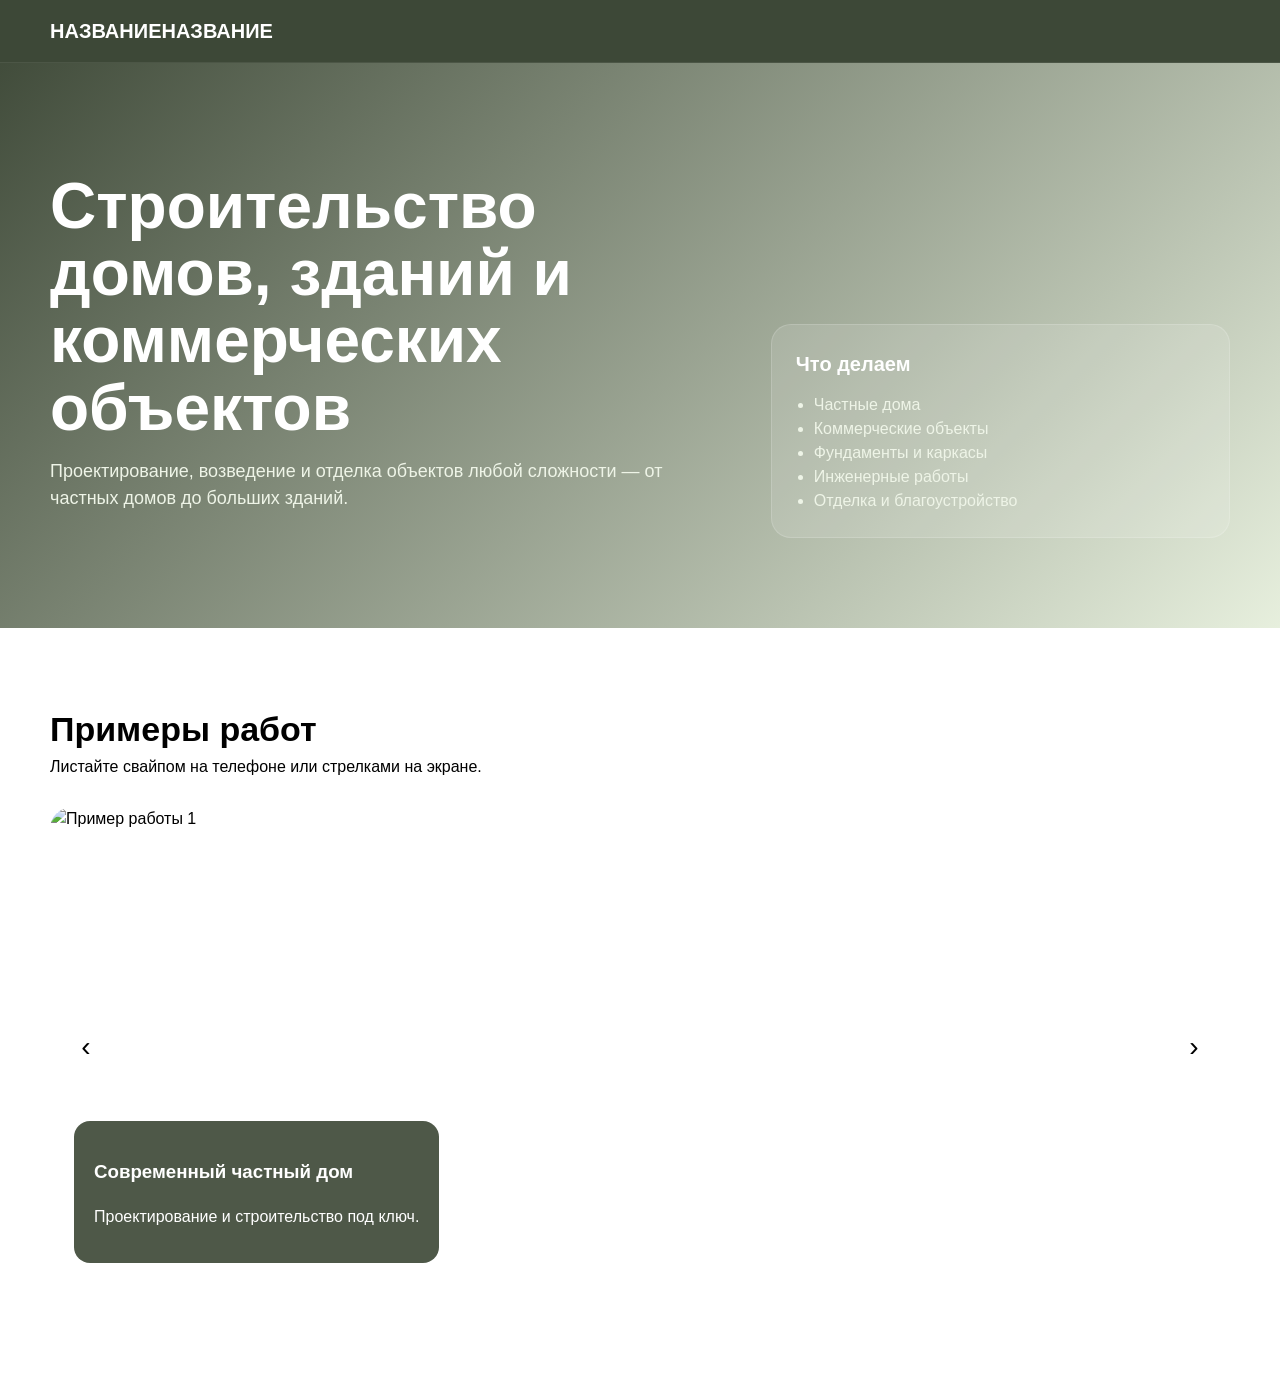
==== commit b9856b24: "Initial commit" ====
--- a/docs/index.html
+++ b/docs/index.html
@@ -3,199 +3,79 @@
 <head>
   <meta charset="UTF-8" />
   <meta name="viewport" content="width=device-width, initial-scale=1.0" />
-  <title>Обслуживание кондиционеров</title>
-  <link rel="stylesheet" href="style.css" />
+  <title>НАЗВАНИЕ — Главная</title>
+  <link rel="stylesheet" href="style.css">
+  <script src="app.js" defer></script>
 </head>
 <body>
   <header>
     <div class="container nav">
-      <div class="logo">AirSplit<span>Service 34</span></div>
-      <nav class="menu">
-        <a href="#services">Услуги</a>
-        <a href="#prices">Цены</a>
-        <a href="#process">Как работаем</a>
-        <a href="#contact">Контакты</a>
-      </nav>
+      <div class="logo">НАЗВАНИЕ<span>НАЗВАНИЕ</span></div>
     </div>
   </header>
 
   <main>
     <section class="hero">
-      <div class="container hero-wrap">
+      <div class="container hero-grid">
         <div>
-          <h1>Обслуживание, мойка и заправка кондиционеров</h1>
-          <p>
-            Профессиональная мойка внутреннего и наружного блока, дезинфекция от плесени, бактерий и запахов,
-            чистка дренажа, проверка давления и работы системы. Быстро устраняем проблемы, когда кондиционер
-            не охлаждает, плохо греет, течёт, шумит, не включается или не запускается наружный блок.
-            Поиск и устранение утечки фреона, заправка и дозаправка, ремонт трассы, пайка трубок,
-            вакуумирование, восстановление соединений и другие работы любой сложности.
-          </p>
-          <div class="buttons">
-            <a class="btn btn-primary" href="#contact">Оставить заявку</a>
-            <a class="btn btn-secondary" href="#prices">Смотреть цены</a>
-          </div>
+          <h1>Строительство домов, зданий и коммерческих объектов</h1>
+          <p>Проектирование, возведение и отделка объектов любой сложности — от частных домов до больших зданий.</p>
         </div>
 
-        <div class="hero-card">
-          <div class="hero-image">
-            <img src="images/hero.jpg" alt="Обслуживание кондиционера">
+        <aside class="hero-card">
+          <h3>Что делаем</h3>
+          <ul>
+            <li>Частные дома</li>
+            <li>Коммерческие объекты</li>
+            <li>Фундаменты и каркасы</li>
+            <li>Инженерные работы</li>
+            <li>Отделка и благоустройство</li>
+          </ul>
+        </aside>
+      </div>
+    </section>
+
+    <section id="works" class="slider-section">
+  <div class="container">
+    <div class="section-head">
+      <div>
+        <h2>Примеры работ</h2>
+        <p>Листайте свайпом на телефоне или стрелками на экране.</p>
+      </div>
+    </div>
+
+    <div class="slider" aria-label="Карусель примеров работ">
+      <button class="slider-btn prev" id="prevBtn" aria-label="Предыдущий слайд">‹</button>
+
+      <div class="slider-viewport">
+        <div class="slides" id="carouselTrack">
+          <div class="slide carousel-slide">
+            <img src="img/work1.jpg" alt="Пример работы 1">
+            <div class="slide-caption">
+              <h3>Современный частный дом</h3>
+              <p>Проектирование и строительство под ключ.</p>
+            </div>
           </div>
-          <h3>Почему выбирают нас</h3>
-          <div class="badge-row">
-            <span class="badge">Мойка кондиционеров</span>
-            <span class="badge">Ремонт</span>
-            <span class="badge">Заправка фреоном</span>
-            <span class="badge">ТО и профилактика</span>
+          <div class="slide carousel-slide">
+            <img src="img/work2.jpg" alt="Пример работы 2">
+            <div class="slide-caption">
+              <h3>Коммерческое здание</h3>
+              <p>Возведение с соблюдением сроков и технологий.</p>
+            </div>
+          </div>
+          <div class="slide carousel-slide">
+            <img src="img/work3.jpg" alt="Пример работы 3">
+            <div class="slide-caption">
+              <h3>Монолитные работы</h3>
+              <p>Надёжные конструкции для любых объектов.</p>
+            </div>
           </div>
         </div>
       </div>
-    </section>
 
-    <section id="services">
-      <div class="container">
-        <h2 class="section-title">Наши услуги</h2>
-        <p class="section-subtitle">
-          Профессиональная мойка внутреннего и наружного блока, дезинфекция от плесени, бактерий и запахов,
-          чистка дренажа и проверка давления. Устраняем неисправности, если кондиционер не охлаждает,
-          плохо греет, течёт, шумит, не включается, не запускается наружный блок или пахнет.
-        </p>
-        <div class="grid services">
-          <div class="card">
-            <div class="service-image">
-              <img src="images/service-1.jpg" alt="Обслуживание кондиционера">
-            </div>
-            <h3>Обслуживание</h3>
-            <p>Проверка давления и работы системы, чистка фильтров, дренажа и узлов кондиционера, диагностика неисправностей.</p>
-          </div>
+      <button class="slider-btn next" id="nextBtn" aria-label="Следующий слайд">›</button>
+    </div>
 
-          <div class="card">
-            <div class="service-image">
-              <img src="images/service-2.jpg" alt="Мойка кондиционера">
-            </div>
-            <h3>Мойка</h3>
-            <p>Профессиональная мойка внутреннего и наружного блока, дезинфекция от плесени, бактерий и запахов.</p>
-          </div>
-
-          <div class="card">
-            <div class="service-image">
-              <img src="images/service-3.jpg" alt="Заправка кондиционера">
-            </div>
-            <h3>Заправка</h3>
-            <p>Поиск и устранение утечки фреона, заправка и дозаправка, вакуумирование и восстановление соединений.</p>
-          </div>
-        </div>
-      </div>
-    </section>
-
-    <section id="prices">
-      <div class="container">
-        <h2 class="section-title">Цены</h2>
-
-        <div class="discount-banner">Скидка пенсионерам 20%!</div>
-        <div class="diagnostic-banner">При выполнении услуг — диагностика бесплатна</div>
-
-        <p class="section-subtitle">Примерный прайс.</p>
-
-        <div class="grid price-list">
-          <div class="card">
-            <h3>Базовое ТО</h3>
-            <div class="price">от 1 000 ₽</div>
-            <p>Осмотр, чистка фильтров, проверка работы.</p>
-          </div>
-          <div class="card">
-            <h3>Мойка кондиционера</h3>
-            <div class="price">от 1 000 ₽</div>
-            <p>Глубокая чистка блоков, дренажа и дезинфекция от запахов и бактерий.</p>
-          </div>
-          <div class="card">
-            <h3>Ремонт</h3>
-            <div class="price">от 1 000 ₽</div>
-            <p>Диагностика, ремонт трассы, пайка трубок, восстановление соединений и устранение неисправностей.</p>
-          </div>
-          <div class="card">
-            <h3>Заправка фреоном</h3>
-            <div class="price">от 1 000 ₽</div>
-            <p>Поиск и устранение утечки фреона, дозаправка, вакуумирование и проверка давления.</p>
-          </div>
-        </div>
-      </div>
-    </section>
-
-    <section id="process">
-      <div class="container">
-        <h2 class="section-title">Как мы работаем</h2>
-        <div class="grid steps">
-          <div class="card">
-            <div class="step-num">1</div>
-            <h3>Заявка</h3>
-            <p>Вы оставляете заявку по телефону.</p>
-          </div>
-          <div class="card">
-            <div class="step-num">2</div>
-            <h3>Диагностика</h3>
-            <p>Мастер проверяет состояние кондиционера, ищет причину неисправности и определяет нужные работы.</p>
-          </div>
-          <div class="card">
-            <div class="step-num">3</div>
-            <h3>Обслуживание</h3>
-            <p>Делаем мойку, чистку, ремонт, заправку, пайку трубок и восстановление соединений по необходимости.</p>
-          </div>
-          <div class="card">
-            <div class="step-num">4</div>
-            <h3>Результат</h3>
-            <p>Кондиционер работает тише, чище и эффективнее.</p>
-          </div>
-        </div>
-      </div>
-    </section>
-
-    <section id="contact">
-      <div class="container contact">
-        <div class="notice-box">
-          Установку и монтаж не производим
-        </div>
-
-        <div class="contact-box contact-info">
-          <h2 class="section-title">Контакты</h2>
-
-          <div class="copy-wrap">
-            <p><strong>Телефон:</strong> <a href="tel:+79033159465">+7 (903) 315-94-65</a></p>
-            <button class="copy-btn" data-copy="+79033159465">Копировать</button>
-          </div>
-
-          <div class="copy-wrap">
-            <p><strong>Телефон2:</strong> <a href="tel:+79044306621">+7 (904) 430-66-21</a></p>
-            <button class="copy-btn" data-copy="+79044306621">Копировать</button>
-          </div>
-
-          <p><strong>Работаем:</strong> ежедневно с 9:00 до 23:00, отвечаю быстро</p>
-        </div>
-      </div>
-    </section>
-  </main>
-
-  <footer>
-    © 2026 AirSplitService34 — обслуживание, мойка, ремонт и заправка кондиционеров
-  </footer>
-
-  <script>
-    document.querySelectorAll('[data-copy]').forEach((btn) => {
-      btn.addEventListener('click', async () => {
-        const text = btn.dataset.copy;
-
-        try {
-          await navigator.clipboard.writeText(text);
-          const oldText = btn.textContent;
-          btn.textContent = 'Скопировано';
-          setTimeout(() => {
-            btn.textContent = oldText;
-          }, 1200);
-        } catch (err) {
-          alert('Не удалось скопировать');
-        }
-      });
-    });
-  </script>
-</body>
-</html>
+    <div class="slider-dots" id="carouselDots"></div>
+  </div>
+</section>
--- a/docs/style.css
+++ b/docs/style.css
@@ -1,398 +1,651 @@
-:root {
-  --bg: #f5fbff;
-  --card: #ffffff;
-  --text: #183153;
-  --muted: #5e738d;
-  --primary: #1f86ff;
-  --primary-dark: #1566c7;
-  --border: #dbe7f3;
-  --shadow: 0 12px 30px rgba(24, 49, 83, 0.08);
-  --radius: 20px;
-}
-
-* { box-sizing: border-box; }
-html { scroll-behavior: smooth; }
-
-body {
-  margin: 0;
-  font-family: Arial, sans-serif;
-  color: var(--text);
+<<<<<<< HEAD
+:root{
+  --bg:#f7f9f4;
+  --card:#ffffff;
+  --text:#24301f;
+  --muted:#66725d;
+  --accent:#a8c686;
+  --accent-2:#7f9f63;
+  --line:#dfe8d5;
+  --soft:#eef4e7;
+  --dark:#2d3926;
+}
+
+*{box-sizing:border-box}
+html{scroll-behavior:smooth}
+body{
+  margin:0;
+  font-family:Arial, Helvetica, sans-serif;
+  color:var(--text);
+  background:var(--bg);
+  line-height:1.5;
+}
+a{text-decoration:none;color:inherit}
+img{max-width:100%;display:block}
+
+.container{
+  width:min(1180px, calc(100% - 32px));
+  margin:0 auto;
+}
+
+header{
+  position:sticky;
+  top:0;
+  z-index:10;
+  background:rgba(45,57,38,.92);
+  backdrop-filter:blur(10px);
+  border-bottom:1px solid rgba(255,255,255,.08);
+}
+
+.nav{
+  display:flex;
+  justify-content:space-between;
+  align-items:center;
+  padding:16px 0;
+  gap:20px;
+}
+
+.logo{
+  color:#fff;
+  font-weight:700;
+  font-size:20px;
+}
+.logo span{color:var(--accent)}
+
+.menu{
+  display:flex;
+  gap:22px;
+  color:#e7efe0;
+  font-size:14px;
+}
+
+.btn{
+  display:inline-block;
+  padding:14px 20px;
+  border-radius:12px;
+  font-weight:700;
+}
+
+.btn-primary{
+  background:var(--accent);
+  color:#1f2619;
+}
+
+.btn-outline{
+  border:1px solid rgba(255,255,255,.22);
+  color:#fff;
+}
+
+.hero{
   background:
-    radial-gradient(circle at top left, rgba(31, 134, 255, 0.12), transparent 30%),
-    radial-gradient(circle at top right, rgba(0, 194, 168, 0.10), transparent 28%),
-    linear-gradient(180deg, #eef8ff 0%, #f7fbff 100%);
-}
-
-a {
-  text-decoration: none;
-  color: inherit;
-}
-
-.container {
-  width: min(1120px, calc(100% - 32px));
-  margin: 0 auto;
-}
-
-header {
-  padding: 20px 0;
-  position: sticky;
-  top: 0;
-  background: rgba(245, 251, 255, 0.88);
-  backdrop-filter: blur(10px);
-  z-index: 10;
-  border-bottom: 1px solid rgba(219, 231, 243, 0.7);
-}
-
-.nav {
-  display: flex;
-  justify-content: space-between;
-  align-items: center;
-  gap: 16px;
-}
-
-.logo {
-  font-weight: 800;
-  font-size: 20px;
-  letter-spacing: 0.3px;
-}
-
-.logo span { color: var(--primary); }
-
-.menu {
-  display: flex;
-  gap: 22px;
-  flex-wrap: wrap;
-  color: var(--muted);
-  font-size: 15px;
-}
-
-.menu a:hover {
-  color: var(--primary);
-}
-
-.hero {
-  padding: 72px 0 42px;
-}
-
-.hero-wrap {
-  display: grid;
-  grid-template-columns: 1.1fr 0.9fr;
-  gap: 28px;
-  align-items: center;
-}
-
-.hero h1 {
-  font-size: clamp(34px, 5vw, 58px);
-  line-height: 1.05;
-  margin: 0 0 16px;
-}
-
-.hero p {
-  color: var(--muted);
-  font-size: 18px;
-  line-height: 1.7;
-  margin: 0 0 26px;
-  max-width: 640px;
-}
-
-.buttons {
-  display: flex;
-  gap: 14px;
-  flex-wrap: wrap;
-}
-
-.btn {
-  display: inline-block;
-  padding: 14px 22px;
-  border-radius: 999px;
-  font-weight: 700;
-  transition: 0.2s;
-}
-
-.btn-primary {
-  background: var(--primary);
-  color: white;
-  box-shadow: 0 10px 24px rgba(31, 134, 255, 0.25);
-}
-
-.btn-primary:hover { background: var(--primary-dark); }
-
-.btn-secondary {
-  border: 1px solid var(--border);
-  background: white;
-}
-
-.btn-secondary:hover {
-  border-color: var(--primary);
-  color: var(--primary);
-}
-
-.hero-card {
-  background: linear-gradient(180deg, #ffffff 0%, #edf7ff 100%);
-  border: 1px solid var(--border);
-  border-radius: 28px;
-  padding: 24px;
-  box-shadow: var(--shadow);
-}
-
-.hero-image {
-  width: 100%;
-  height: 260px;
-  border-radius: 22px;
-  overflow: hidden;
-  margin-bottom: 18px;
-  border: 1px solid rgba(219, 231, 243, 0.9);
-}
-
-.hero-image img {
-  width: 100%;
-  height: 100%;
-  object-fit: cover;
-  display: block;
-}
-
-.hero-card h3 {
-  margin: 0 0 10px;
-  font-size: 22px;
-}
-
-.badge-row {
-  display: flex;
-  flex-wrap: wrap;
-  gap: 10px;
-  margin-top: 18px;
-}
-
-.badge {
-  background: #fff;
-  border: 1px solid var(--border);
-  padding: 10px 14px;
-  border-radius: 999px;
-  font-size: 14px;
-  color: var(--muted);
-}
-
-section {
-  padding: 40px 0;
-  scroll-margin-top: 100px;
-}
-
-.section-title {
-  font-size: 30px;
-  margin: 0 0 18px;
-}
-
-.section-subtitle {
-  color: var(--muted);
-  margin: 0 0 26px;
-  line-height: 1.7;
-}
-
-.discount-banner {
-  background: linear-gradient(180deg, #fff4e8 0%, #ffe9cf 100%);
-  border: 1px solid #ffcc8a;
-  color: #8a4b00;
-  border-radius: 18px;
-  padding: 14px 18px;
-  font-size: 18px;
-  font-weight: 800;
-  text-align: center;
-  box-shadow: 0 12px 24px rgba(255, 153, 0, 0.12);
-  margin: 0 0 10px;
-}
-
-.diagnostic-banner {
-  background: linear-gradient(180deg, #e9f6ff 0%, #d9efff 100%);
-  border: 1px solid rgba(31, 134, 255, 0.35);
-  color: #0f4a8a;
-  border-radius: 18px;
-  padding: 14px 18px;
-  font-size: 18px;
-  font-weight: 800;
-  text-align: center;
-  box-shadow: 0 12px 24px rgba(31, 134, 255, 0.10);
-  margin: 0 0 18px;
-}
-
-.grid {
-  display: grid;
-  gap: 20px;
-}
-
-.services {
-  grid-template-columns: repeat(3, 1fr);
-}
-
-.card {
-  background: var(--card);
-  border: 1px solid var(--border);
-  border-radius: var(--radius);
-  padding: 24px;
-  box-shadow: var(--shadow);
-  transition: 0.25s;
-}
-
-.card:hover {
-  transform: translateY(-4px);
-  box-shadow: 0 16px 34px rgba(24, 49, 83, 0.12);
-}
-
-.service-image {
-  width: 100%;
-  height: 180px;
-  border-radius: 16px;
-  overflow: hidden;
-  margin-bottom: 14px;
-  border: 1px solid var(--border);
-}
-
-.service-image img {
-  width: 100%;
-  height: 100%;
-  object-fit: cover;
-  display: block;
-}
-
-.card h3 {
-  margin-top: 0;
-  margin-bottom: 10px;
-}
-
-.card p {
-  margin: 0;
-  color: var(--muted);
-  line-height: 1.7;
-}
-
-.price-list {
-  grid-template-columns: repeat(3, 1fr);
-}
-
-.price {
-  font-size: clamp(22px, 4vw, 28px);
-  font-weight: 800;
-  color: var(--primary);
-  margin: 10px 0 14px;
-}
-
-.steps {
-  grid-template-columns: repeat(4, 1fr);
-}
-
-.step-num {
-  width: 42px;
-  height: 42px;
-  display: grid;
-  place-items: center;
-  border-radius: 50%;
-  background: #e8f3ff;
-  color: var(--primary);
-  font-weight: 800;
-  margin-bottom: 14px;
-}
-
-.contact {
-  display: grid;
-  grid-template-columns: 1fr;
-  gap: 20px;
-}
-
-.notice-box {
-  background: linear-gradient(180deg, #fff4e8 0%, #ffe9cf 100%);
-  border: 1px solid #ffcc8a;
-  color: #8a4b00;
-  border-radius: 18px;
-  padding: 18px 22px;
-  font-size: 18px;
-  font-weight: 800;
-  text-align: center;
-  box-shadow: 0 12px 24px rgba(255, 153, 0, 0.12);
-}
-
-.contact-box {
-  background: linear-gradient(180deg, #ffffff 0%, #eef8ff 100%);
-  border: 1px solid var(--border);
-  border-radius: var(--radius);
-  padding: 28px;
-  box-shadow: var(--shadow);
-}
-
-.contact-info p {
-  margin: 0 0 12px;
-  color: var(--muted);
-  line-height: 1.7;
-}
-
-.copy-wrap {
-  display: flex;
-  align-items: center;
-  gap: 10px;
-  flex-wrap: wrap;
-  margin: 0 0 12px;
-}
-
-.copy-wrap p {
-  margin: 0;
-}
-
-.copy-wrap a {
-  color: var(--primary-dark);
-  font-weight: 700;
-}
-
-.copy-btn {
-  appearance: none;
-  border: 1px solid rgba(31, 134, 255, 0.18);
-  background: linear-gradient(180deg, #2b93ff 0%, #1978e8 100%);
-  color: #fff;
-  padding: 10px 16px;
-  border-radius: 999px;
-  font-size: 14px;
-  font-weight: 700;
-  cursor: pointer;
-  box-shadow: 0 10px 18px rgba(31, 134, 255, 0.22);
-  transition: transform 0.2s ease, box-shadow 0.2s ease, background 0.2s ease;
-}
-
-.copy-btn:hover {
-  transform: translateY(-1px);
-  box-shadow: 0 14px 22px rgba(31, 134, 255, 0.28);
-  background: linear-gradient(180deg, #339bff 0%, #156dd4 100%);
-}
-
-.copy-btn:active {
-  transform: translateY(0);
-}
-
-a:focus-visible, .copy-btn:focus-visible {
-  outline: 3px solid rgba(31, 134, 255, 0.35);
-  outline-offset: 2px;
-}
-
-footer {
-  padding: 24px 0 40px;
-  color: var(--muted);
-  text-align: center;
-}
-
-@media (max-width: 900px) {
-  .services,
-  .price-list,
-  .steps,
-  .contact,
-  .hero-wrap {
-    grid-template-columns: 1fr;
-  }
-
-  .menu {
-    display: none;
-  }
-
-  .hero-image {
-    height: 220px;
-  }
-
-  .card { padding: 18px; }
-  .contact-box { padding: 20px; }
-  .hero { padding: 52px 0 28px; }
-}
+    linear-gradient(135deg, rgba(45,57,38,.9), rgba(168,198,134,.28)),
+    url('https://images.unsplash.com/photo-1505693416388-ac5ce068fe85?auto=format&fit=crop&w=1600&q=80') center/cover;
+  color:#fff;
+  padding:110px 0 90px;
+}
+
+.hero-grid{
+  display:grid;
+  grid-template-columns:1.2fr .8fr;
+  gap:32px;
+  align-items:end;
+}
+
+.hero h1{
+  margin:0 0 16px;
+  font-size:clamp(36px,5vw,64px);
+  line-height:1.05;
+}
+
+.hero p{
+  margin:0 0 26px;
+  max-width:620px;
+  color:#eef4e7;
+  font-size:18px;
+}
+
+.hero-actions{
+  display:flex;
+  gap:14px;
+  flex-wrap:wrap;
+}
+
+.hero-card{
+  background:rgba(255,255,255,.12);
+  border:1px solid rgba(255,255,255,.16);
+  border-radius:20px;
+  padding:24px;
+}
+
+.hero-card h3{margin:0 0 14px;font-size:20px}
+.hero-card ul{margin:0;padding-left:18px;color:#eef4e7}
+
+.stats{
+  display:grid;
+  grid-template-columns:repeat(3,1fr);
+  gap:16px;
+  margin-top:28px;
+}
+
+.stat{
+  background:rgba(255,255,255,.10);
+  border:1px solid rgba(255,255,255,.14);
+  border-radius:16px;
+  padding:18px;
+}
+
+.stat strong{
+  display:block;
+  font-size:28px;
+  margin-bottom:6px;
+  color:#fff;
+}
+
+section{padding:76px 0}
+
+.section-head{
+  display:flex;
+  justify-content:space-between;
+  align-items:end;
+  gap:20px;
+  margin-bottom:28px;
+}
+
+.section-head h2{
+  margin:0;
+  font-size:34px;
+  color:var(--dark);
+}
+
+.section-head p{
+  margin:0;
+  color:var(--muted);
+  max-width:560px;
+}
+
+.grid-3,
+.gallery-grid,
+.portfolio-grid{
+  display:grid;
+  grid-template-columns:repeat(3,1fr);
+  gap:20px;
+}
+
+.card,
+.item{
+  background:var(--card);
+  border:1px solid var(--line);
+  border-radius:20px;
+  box-shadow:0 10px 30px rgba(45,57,38,.06);
+}
+
+.card{
+  padding:24px;
+}
+.card h3{margin:0 0 10px;font-size:20px}
+.card p{margin:0;color:var(--muted)}
+
+.page-hero{
+  background:linear-gradient(135deg, #2d3926, #5f754d);
+  color:#fff;
+  padding:80px 0;
+}
+
+.page-hero h1{
+  margin:0 0 12px;
+  font-size:clamp(32px,4vw,54px);
+}
+
+.page-hero p{
+  margin:0;
+  color:#edf3e7;
+  max-width:760px;
+  font-size:18px;
+}
+
+.item{
+  overflow:hidden;
+}
+
+.item img{
+  width:100%;
+  height:240px;
+  object-fit:cover;
+  background:var(--soft);
+}
+
+.item .content{
+  padding:18px;
+}
+
+.item .tag{
+  display:inline-block;
+  font-size:12px;
+  font-weight:700;
+  color:var(--accent-2);
+  background:rgba(168,198,134,.15);
+  padding:6px 10px;
+  border-radius:999px;
+  margin-bottom:12px;
+}
+
+.footer{
+  padding:22px 0;
+  background:#253021;
+  color:#d6e0ce;
+  font-size:14px;
+  text-align:center;
+}
+
+.slider-section{
+  background:var(--soft);
+}
+
+.slider{
+  position:relative;
+  border:1px solid var(--line);
+  border-radius:22px;
+  background:#fff;
+  overflow:hidden;
+}
+
+.slider-viewport{
+  overflow:hidden;
+}
+
+.slides{
+  display:flex;
+  transition:transform .55s ease;
+  will-change:transform;
+}
+
+.slide{
+  min-width:100%;
+  position:relative;
+}
+
+.slide img{
+  width:100%;
+  height:480px;
+  object-fit:cover;
+  background:var(--soft);
+}
+
+.slide-caption{
+  position:absolute;
+  left:24px;
+  bottom:24px;
+  background:rgba(45,57,38,.84);
+  color:#fff;
+  padding:18px 20px;
+  border-radius:16px;
+  max-width:520px;
+}
+
+.slider-btn{
+  position:absolute;
+  top:50%;
+  transform:translateY(-50%);
+  width:44px;
+  height:44px;
+  border-radius:50%;
+  border:1px solid var(--line);
+  background:rgba(255,255,255,.92);
+  color:var(--dark);
+  font-size:28px;
+  cursor:pointer;
+  display:grid;
+  place-items:center;
+  z-index:2;
+}
+
+.slider-btn.prev{left:14px}
+.slider-btn.next{right:14px}
+
+.slider-dots{
+  display:flex;
+  justify-content:center;
+  gap:10px;
+  padding:14px;
+  background:#fff;
+  border-top:1px solid var(--line);
+}
+
+.slider-dot{
+  width:12px;
+  height:12px;
+  border-radius:999px;
+  border:none;
+  background:#c8d6be;
+  cursor:pointer;
+}
+
+.slider-dot.active{
+  background:var(--accent-2);
+}
+=======
+:root{
+  --bg:#f7f9f4;
+  --card:#ffffff;
+  --text:#24301f;
+  --muted:#66725d;
+  --accent:#a8c686;
+  --accent-2:#7f9f63;
+  --line:#dfe8d5;
+  --soft:#eef4e7;
+  --dark:#2d3926;
+}
+
+*{box-sizing:border-box}
+html{scroll-behavior:smooth}
+body{
+  margin:0;
+  font-family:Arial, Helvetica, sans-serif;
+  color:var(--text);
+  background:var(--bg);
+  line-height:1.5;
+}
+a{text-decoration:none;color:inherit}
+img{max-width:100%;display:block}
+
+.container{
+  width:min(1180px, calc(100% - 32px));
+  margin:0 auto;
+}
+
+header{
+  position:sticky;
+  top:0;
+  z-index:10;
+  background:rgba(45,57,38,.92);
+  backdrop-filter:blur(10px);
+  border-bottom:1px solid rgba(255,255,255,.08);
+}
+
+.nav{
+  display:flex;
+  justify-content:space-between;
+  align-items:center;
+  padding:16px 0;
+  gap:20px;
+}
+
+.logo{
+  color:#fff;
+  font-weight:700;
+  font-size:20px;
+}
+.logo span{color:var(--accent)}
+
+.menu{
+  display:flex;
+  gap:22px;
+  color:#e7efe0;
+  font-size:14px;
+}
+
+.btn{
+  display:inline-block;
+  padding:14px 20px;
+  border-radius:12px;
+  font-weight:700;
+}
+
+.btn-primary{
+  background:var(--accent);
+  color:#1f2619;
+}
+
+.btn-outline{
+  border:1px solid rgba(255,255,255,.22);
+  color:#fff;
+}
+
+.hero{
+  background:
+    linear-gradient(135deg, rgba(45,57,38,.9), rgba(168,198,134,.28)),
+    url('https://images.unsplash.com/photo-1505693416388-ac5ce068fe85?auto=format&fit=crop&w=1600&q=80') center/cover;
+  color:#fff;
+  padding:110px 0 90px;
+}
+
+.hero-grid{
+  display:grid;
+  grid-template-columns:1.2fr .8fr;
+  gap:32px;
+  align-items:end;
+}
+
+.hero h1{
+  margin:0 0 16px;
+  font-size:clamp(36px,5vw,64px);
+  line-height:1.05;
+}
+
+.hero p{
+  margin:0 0 26px;
+  max-width:620px;
+  color:#eef4e7;
+  font-size:18px;
+}
+
+.hero-actions{
+  display:flex;
+  gap:14px;
+  flex-wrap:wrap;
+}
+
+.hero-card{
+  background:rgba(255,255,255,.12);
+  border:1px solid rgba(255,255,255,.16);
+  border-radius:20px;
+  padding:24px;
+}
+
+.hero-card h3{margin:0 0 14px;font-size:20px}
+.hero-card ul{margin:0;padding-left:18px;color:#eef4e7}
+
+.stats{
+  display:grid;
+  grid-template-columns:repeat(3,1fr);
+  gap:16px;
+  margin-top:28px;
+}
+
+.stat{
+  background:rgba(255,255,255,.10);
+  border:1px solid rgba(255,255,255,.14);
+  border-radius:16px;
+  padding:18px;
+}
+
+.stat strong{
+  display:block;
+  font-size:28px;
+  margin-bottom:6px;
+  color:#fff;
+}
+
+section{padding:76px 0}
+
+.section-head{
+  display:flex;
+  justify-content:space-between;
+  align-items:end;
+  gap:20px;
+  margin-bottom:28px;
+}
+
+.section-head h2{
+  margin:0;
+  font-size:34px;
+  color:var(--dark);
+}
+
+.section-head p{
+  margin:0;
+  color:var(--muted);
+  max-width:560px;
+}
+
+.grid-3,
+.gallery-grid,
+.portfolio-grid{
+  display:grid;
+  grid-template-columns:repeat(3,1fr);
+  gap:20px;
+}
+
+.card,
+.item{
+  background:var(--card);
+  border:1px solid var(--line);
+  border-radius:20px;
+  box-shadow:0 10px 30px rgba(45,57,38,.06);
+}
+
+.card{
+  padding:24px;
+}
+.card h3{margin:0 0 10px;font-size:20px}
+.card p{margin:0;color:var(--muted)}
+
+.page-hero{
+  background:linear-gradient(135deg, #2d3926, #5f754d);
+  color:#fff;
+  padding:80px 0;
+}
+
+.page-hero h1{
+  margin:0 0 12px;
+  font-size:clamp(32px,4vw,54px);
+}
+
+.page-hero p{
+  margin:0;
+  color:#edf3e7;
+  max-width:760px;
+  font-size:18px;
+}
+
+.item{
+  overflow:hidden;
+}
+
+.item img{
+  width:100%;
+  height:240px;
+  object-fit:cover;
+  background:var(--soft);
+}
+
+.item .content{
+  padding:18px;
+}
+
+.item .tag{
+  display:inline-block;
+  font-size:12px;
+  font-weight:700;
+  color:var(--accent-2);
+  background:rgba(168,198,134,.15);
+  padding:6px 10px;
+  border-radius:999px;
+  margin-bottom:12px;
+}
+
+.footer{
+  padding:22px 0;
+  background:#253021;
+  color:#d6e0ce;
+  font-size:14px;
+  text-align:center;
+}
+
+.slider-section{
+  background:var(--soft);
+}
+
+.slider{
+  position:relative;
+  border:1px solid var(--line);
+  border-radius:22px;
+  background:#fff;
+  overflow:hidden;
+}
+
+.slider-viewport{
+  overflow:hidden;
+}
+
+.slides{
+  display:flex;
+  transition:transform .55s ease;
+  will-change:transform;
+}
+
+.slide{
+  min-width:100%;
+  position:relative;
+}
+
+.slide img{
+  width:100%;
+  height:480px;
+  object-fit:cover;
+  background:var(--soft);
+}
+
+.slide-caption{
+  position:absolute;
+  left:24px;
+  bottom:24px;
+  background:rgba(45,57,38,.84);
+  color:#fff;
+  padding:18px 20px;
+  border-radius:16px;
+  max-width:520px;
+}
+
+.slider-btn{
+  position:absolute;
+  top:50%;
+  transform:translateY(-50%);
+  width:44px;
+  height:44px;
+  border-radius:50%;
+  border:1px solid var(--line);
+  background:rgba(255,255,255,.92);
+  color:var(--dark);
+  font-size:28px;
+  cursor:pointer;
+  display:grid;
+  place-items:center;
+  z-index:2;
+}
+
+.slider-btn.prev{left:14px}
+.slider-btn.next{right:14px}
+
+.slider-dots{
+  display:flex;
+  justify-content:center;
+  gap:10px;
+  padding:14px;
+  background:#fff;
+  border-top:1px solid var(--line);
+}
+
+.slider-dot{
+  width:12px;
+  height:12px;
+  border-radius:999px;
+  border:none;
+  background:#c8d6be;
+  cursor:pointer;
+}
+
+.slider-dot.active{
+  background:var(--accent-2);
+}
+>>>>>>> f45a937 (Initial commit)
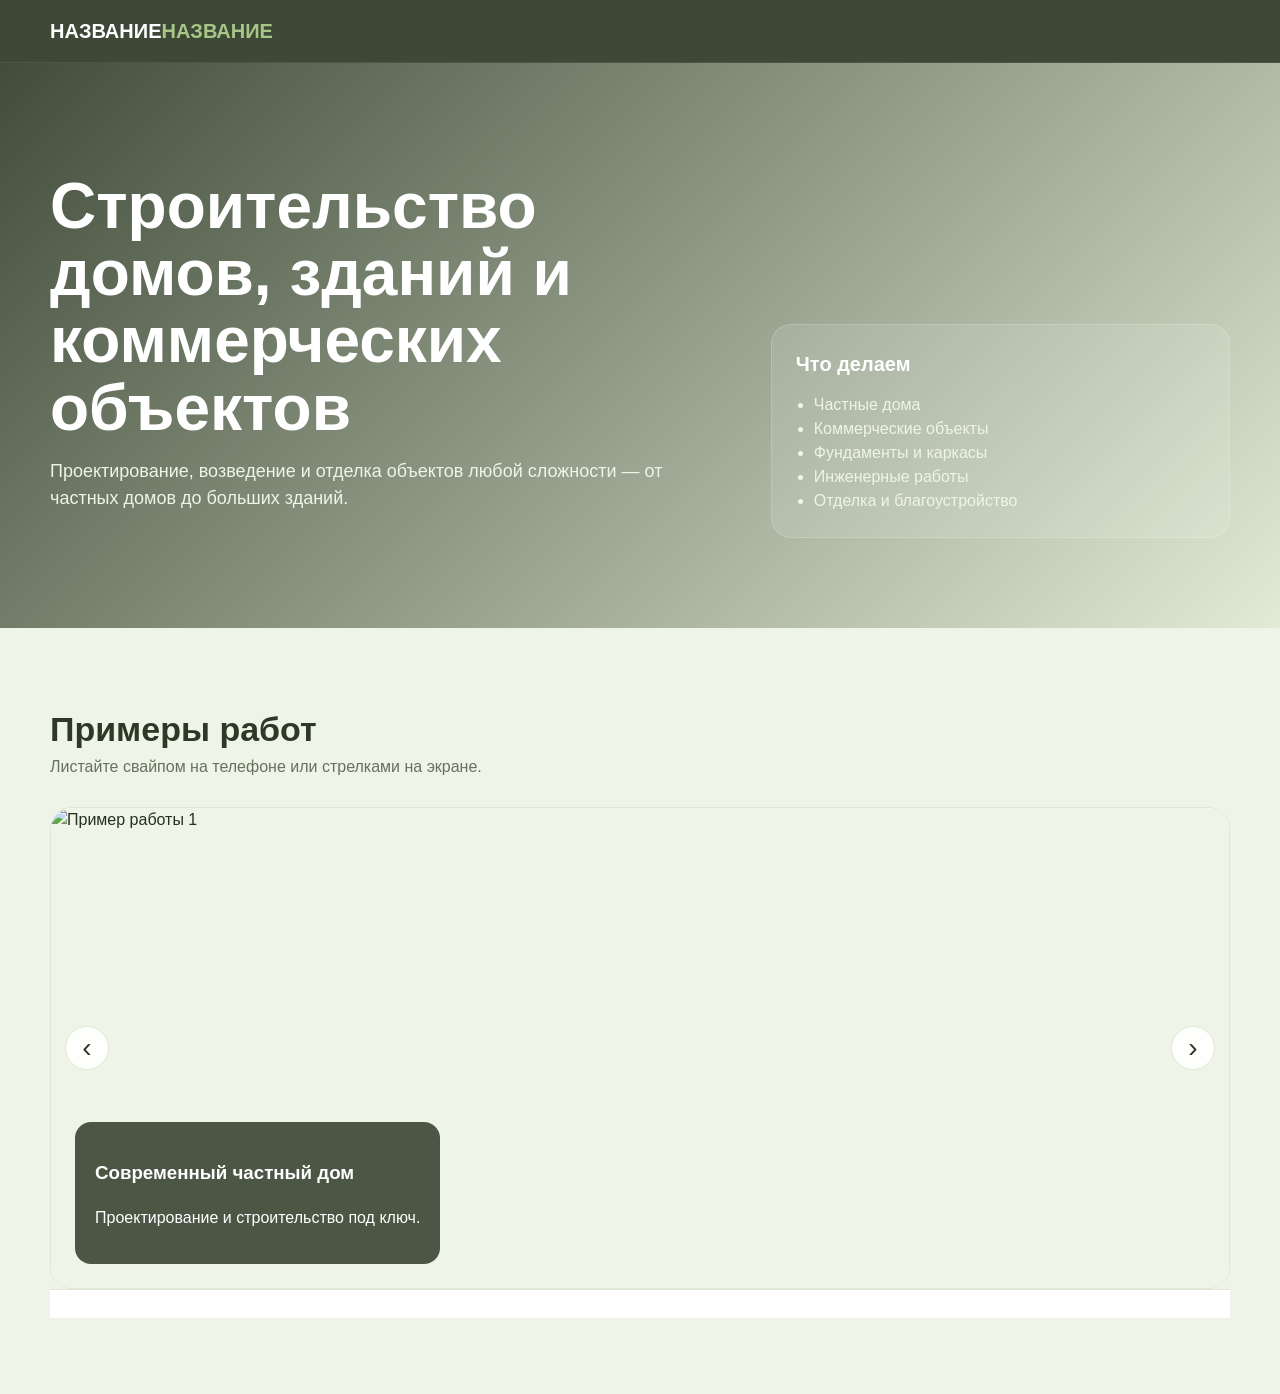
==== commit 5d5e2b18: "public _ docs" ====
--- a/docs/index.html
+++ b/docs/index.html
@@ -4,8 +4,7 @@
   <meta charset="UTF-8" />
   <meta name="viewport" content="width=device-width, initial-scale=1.0" />
   <title>НАЗВАНИЕ — Главная</title>
-  <link rel="stylesheet" href="style.css">
-  <script src="app.js" defer></script>
+  <link rel="stylesheet" href="style.css" />
 </head>
 <body>
   <header>
--- a/docs/style.css
+++ b/docs/style.css
@@ -1,4 +1,3 @@
-<<<<<<< HEAD
 :root{
   --bg:#f7f9f4;
   --card:#ffffff;
@@ -323,329 +322,3 @@
 .slider-dot.active{
   background:var(--accent-2);
 }
-=======
-:root{
-  --bg:#f7f9f4;
-  --card:#ffffff;
-  --text:#24301f;
-  --muted:#66725d;
-  --accent:#a8c686;
-  --accent-2:#7f9f63;
-  --line:#dfe8d5;
-  --soft:#eef4e7;
-  --dark:#2d3926;
-}
-
-*{box-sizing:border-box}
-html{scroll-behavior:smooth}
-body{
-  margin:0;
-  font-family:Arial, Helvetica, sans-serif;
-  color:var(--text);
-  background:var(--bg);
-  line-height:1.5;
-}
-a{text-decoration:none;color:inherit}
-img{max-width:100%;display:block}
-
-.container{
-  width:min(1180px, calc(100% - 32px));
-  margin:0 auto;
-}
-
-header{
-  position:sticky;
-  top:0;
-  z-index:10;
-  background:rgba(45,57,38,.92);
-  backdrop-filter:blur(10px);
-  border-bottom:1px solid rgba(255,255,255,.08);
-}
-
-.nav{
-  display:flex;
-  justify-content:space-between;
-  align-items:center;
-  padding:16px 0;
-  gap:20px;
-}
-
-.logo{
-  color:#fff;
-  font-weight:700;
-  font-size:20px;
-}
-.logo span{color:var(--accent)}
-
-.menu{
-  display:flex;
-  gap:22px;
-  color:#e7efe0;
-  font-size:14px;
-}
-
-.btn{
-  display:inline-block;
-  padding:14px 20px;
-  border-radius:12px;
-  font-weight:700;
-}
-
-.btn-primary{
-  background:var(--accent);
-  color:#1f2619;
-}
-
-.btn-outline{
-  border:1px solid rgba(255,255,255,.22);
-  color:#fff;
-}
-
-.hero{
-  background:
-    linear-gradient(135deg, rgba(45,57,38,.9), rgba(168,198,134,.28)),
-    url('https://images.unsplash.com/photo-1505693416388-ac5ce068fe85?auto=format&fit=crop&w=1600&q=80') center/cover;
-  color:#fff;
-  padding:110px 0 90px;
-}
-
-.hero-grid{
-  display:grid;
-  grid-template-columns:1.2fr .8fr;
-  gap:32px;
-  align-items:end;
-}
-
-.hero h1{
-  margin:0 0 16px;
-  font-size:clamp(36px,5vw,64px);
-  line-height:1.05;
-}
-
-.hero p{
-  margin:0 0 26px;
-  max-width:620px;
-  color:#eef4e7;
-  font-size:18px;
-}
-
-.hero-actions{
-  display:flex;
-  gap:14px;
-  flex-wrap:wrap;
-}
-
-.hero-card{
-  background:rgba(255,255,255,.12);
-  border:1px solid rgba(255,255,255,.16);
-  border-radius:20px;
-  padding:24px;
-}
-
-.hero-card h3{margin:0 0 14px;font-size:20px}
-.hero-card ul{margin:0;padding-left:18px;color:#eef4e7}
-
-.stats{
-  display:grid;
-  grid-template-columns:repeat(3,1fr);
-  gap:16px;
-  margin-top:28px;
-}
-
-.stat{
-  background:rgba(255,255,255,.10);
-  border:1px solid rgba(255,255,255,.14);
-  border-radius:16px;
-  padding:18px;
-}
-
-.stat strong{
-  display:block;
-  font-size:28px;
-  margin-bottom:6px;
-  color:#fff;
-}
-
-section{padding:76px 0}
-
-.section-head{
-  display:flex;
-  justify-content:space-between;
-  align-items:end;
-  gap:20px;
-  margin-bottom:28px;
-}
-
-.section-head h2{
-  margin:0;
-  font-size:34px;
-  color:var(--dark);
-}
-
-.section-head p{
-  margin:0;
-  color:var(--muted);
-  max-width:560px;
-}
-
-.grid-3,
-.gallery-grid,
-.portfolio-grid{
-  display:grid;
-  grid-template-columns:repeat(3,1fr);
-  gap:20px;
-}
-
-.card,
-.item{
-  background:var(--card);
-  border:1px solid var(--line);
-  border-radius:20px;
-  box-shadow:0 10px 30px rgba(45,57,38,.06);
-}
-
-.card{
-  padding:24px;
-}
-.card h3{margin:0 0 10px;font-size:20px}
-.card p{margin:0;color:var(--muted)}
-
-.page-hero{
-  background:linear-gradient(135deg, #2d3926, #5f754d);
-  color:#fff;
-  padding:80px 0;
-}
-
-.page-hero h1{
-  margin:0 0 12px;
-  font-size:clamp(32px,4vw,54px);
-}
-
-.page-hero p{
-  margin:0;
-  color:#edf3e7;
-  max-width:760px;
-  font-size:18px;
-}
-
-.item{
-  overflow:hidden;
-}
-
-.item img{
-  width:100%;
-  height:240px;
-  object-fit:cover;
-  background:var(--soft);
-}
-
-.item .content{
-  padding:18px;
-}
-
-.item .tag{
-  display:inline-block;
-  font-size:12px;
-  font-weight:700;
-  color:var(--accent-2);
-  background:rgba(168,198,134,.15);
-  padding:6px 10px;
-  border-radius:999px;
-  margin-bottom:12px;
-}
-
-.footer{
-  padding:22px 0;
-  background:#253021;
-  color:#d6e0ce;
-  font-size:14px;
-  text-align:center;
-}
-
-.slider-section{
-  background:var(--soft);
-}
-
-.slider{
-  position:relative;
-  border:1px solid var(--line);
-  border-radius:22px;
-  background:#fff;
-  overflow:hidden;
-}
-
-.slider-viewport{
-  overflow:hidden;
-}
-
-.slides{
-  display:flex;
-  transition:transform .55s ease;
-  will-change:transform;
-}
-
-.slide{
-  min-width:100%;
-  position:relative;
-}
-
-.slide img{
-  width:100%;
-  height:480px;
-  object-fit:cover;
-  background:var(--soft);
-}
-
-.slide-caption{
-  position:absolute;
-  left:24px;
-  bottom:24px;
-  background:rgba(45,57,38,.84);
-  color:#fff;
-  padding:18px 20px;
-  border-radius:16px;
-  max-width:520px;
-}
-
-.slider-btn{
-  position:absolute;
-  top:50%;
-  transform:translateY(-50%);
-  width:44px;
-  height:44px;
-  border-radius:50%;
-  border:1px solid var(--line);
-  background:rgba(255,255,255,.92);
-  color:var(--dark);
-  font-size:28px;
-  cursor:pointer;
-  display:grid;
-  place-items:center;
-  z-index:2;
-}
-
-.slider-btn.prev{left:14px}
-.slider-btn.next{right:14px}
-
-.slider-dots{
-  display:flex;
-  justify-content:center;
-  gap:10px;
-  padding:14px;
-  background:#fff;
-  border-top:1px solid var(--line);
-}
-
-.slider-dot{
-  width:12px;
-  height:12px;
-  border-radius:999px;
-  border:none;
-  background:#c8d6be;
-  cursor:pointer;
-}
-
-.slider-dot.active{
-  background:var(--accent-2);
-}
->>>>>>> f45a937 (Initial commit)
